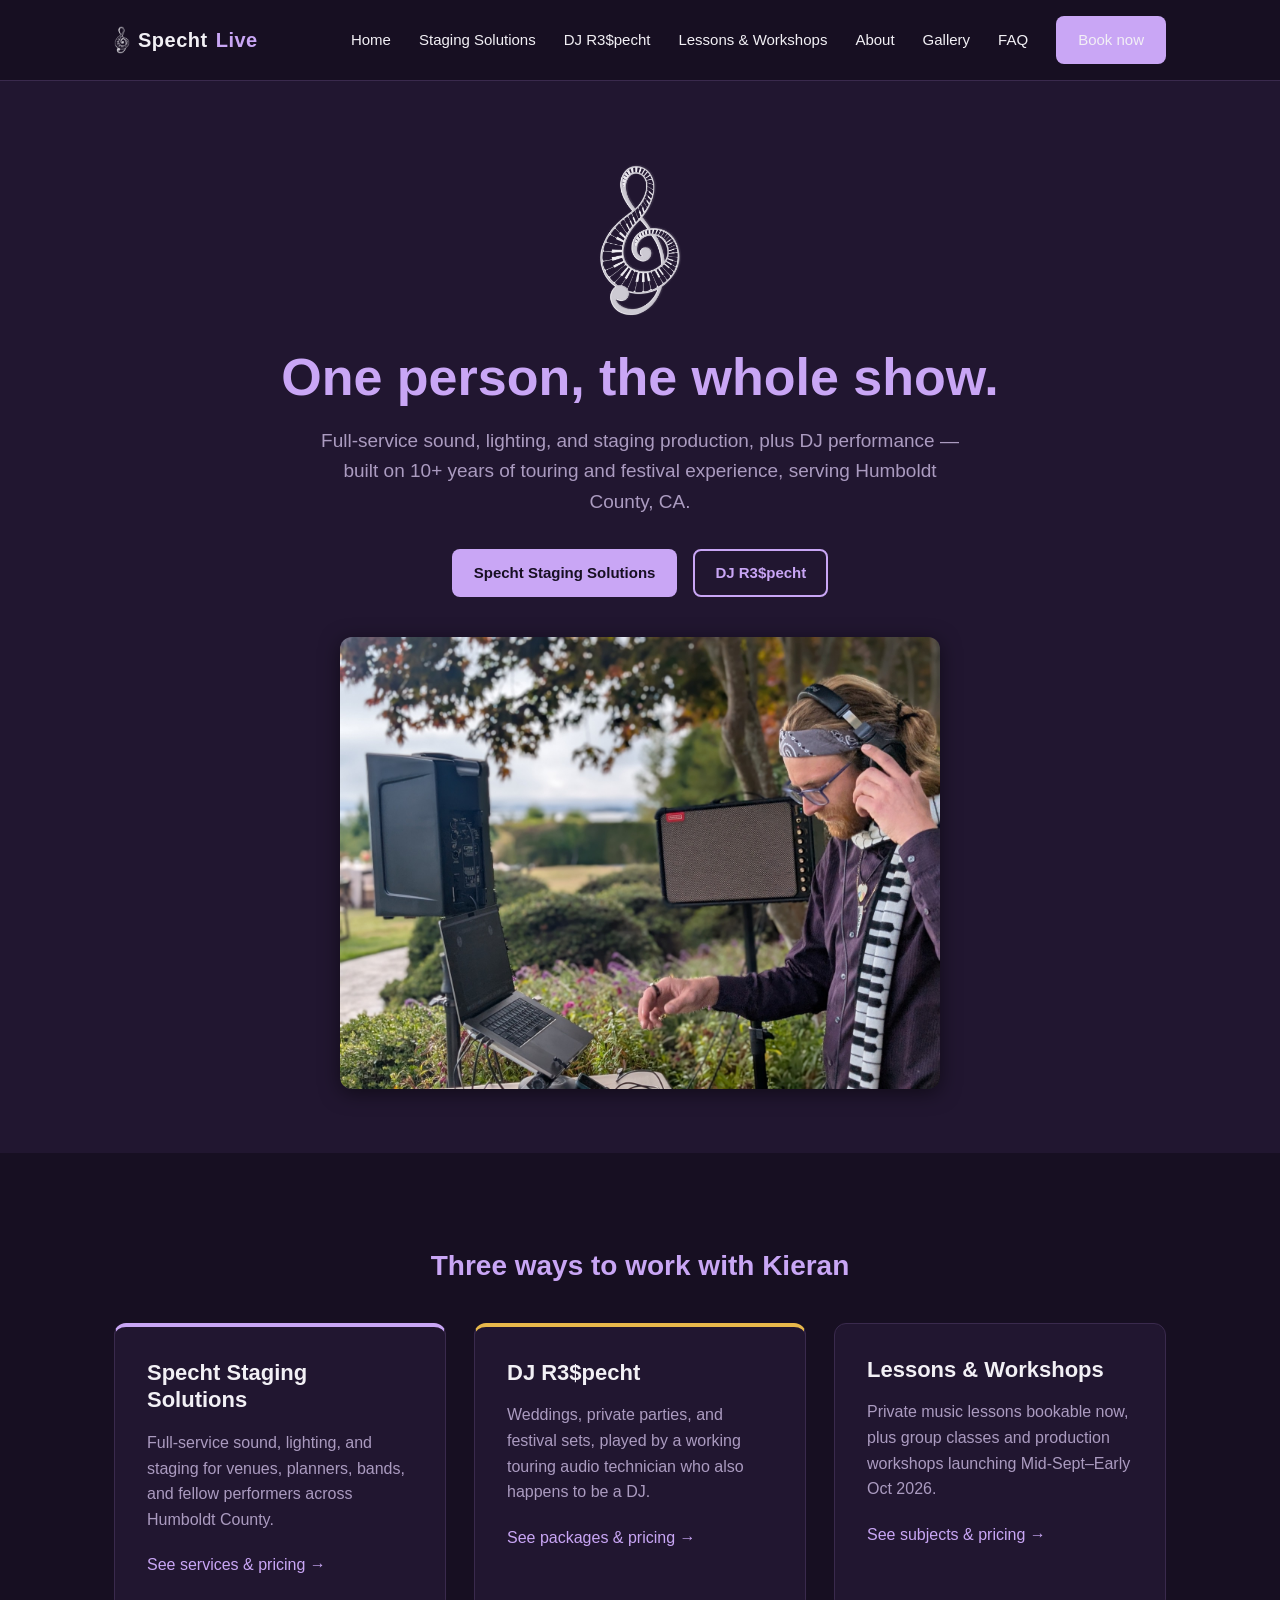
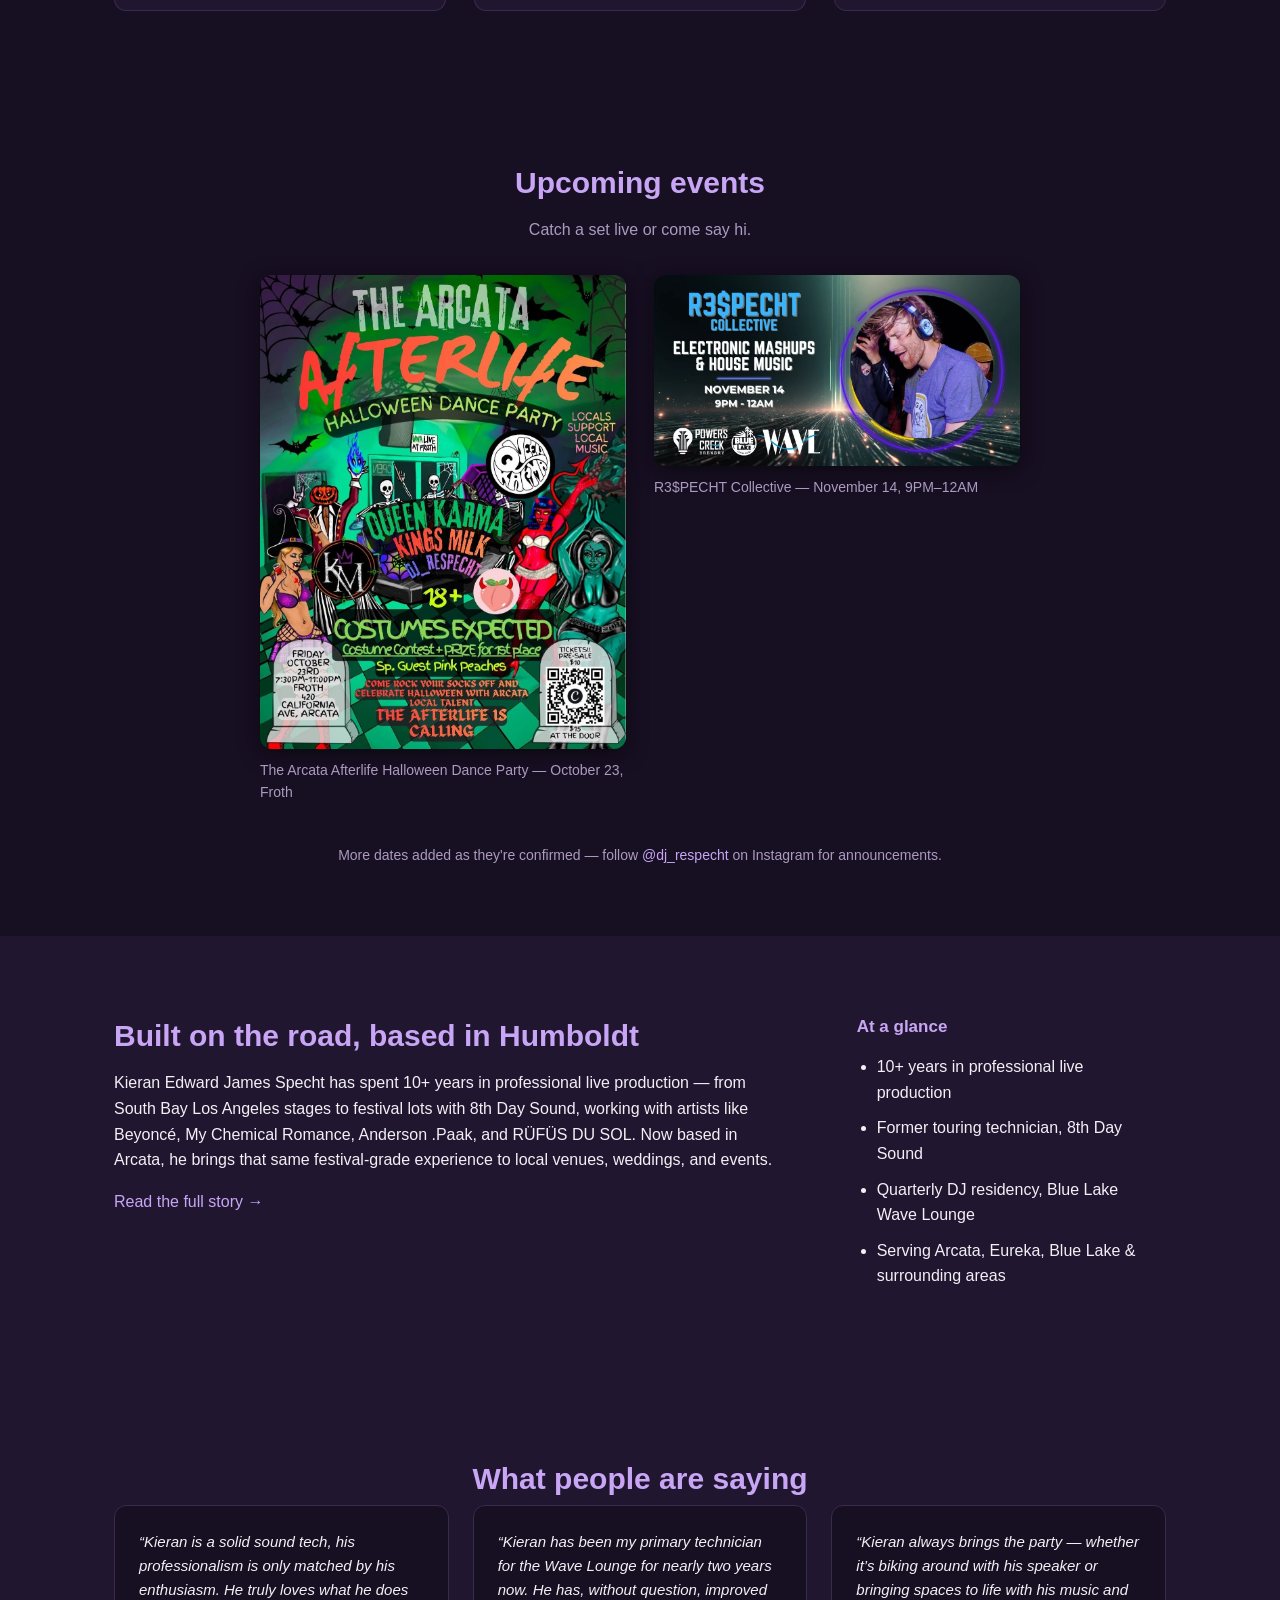
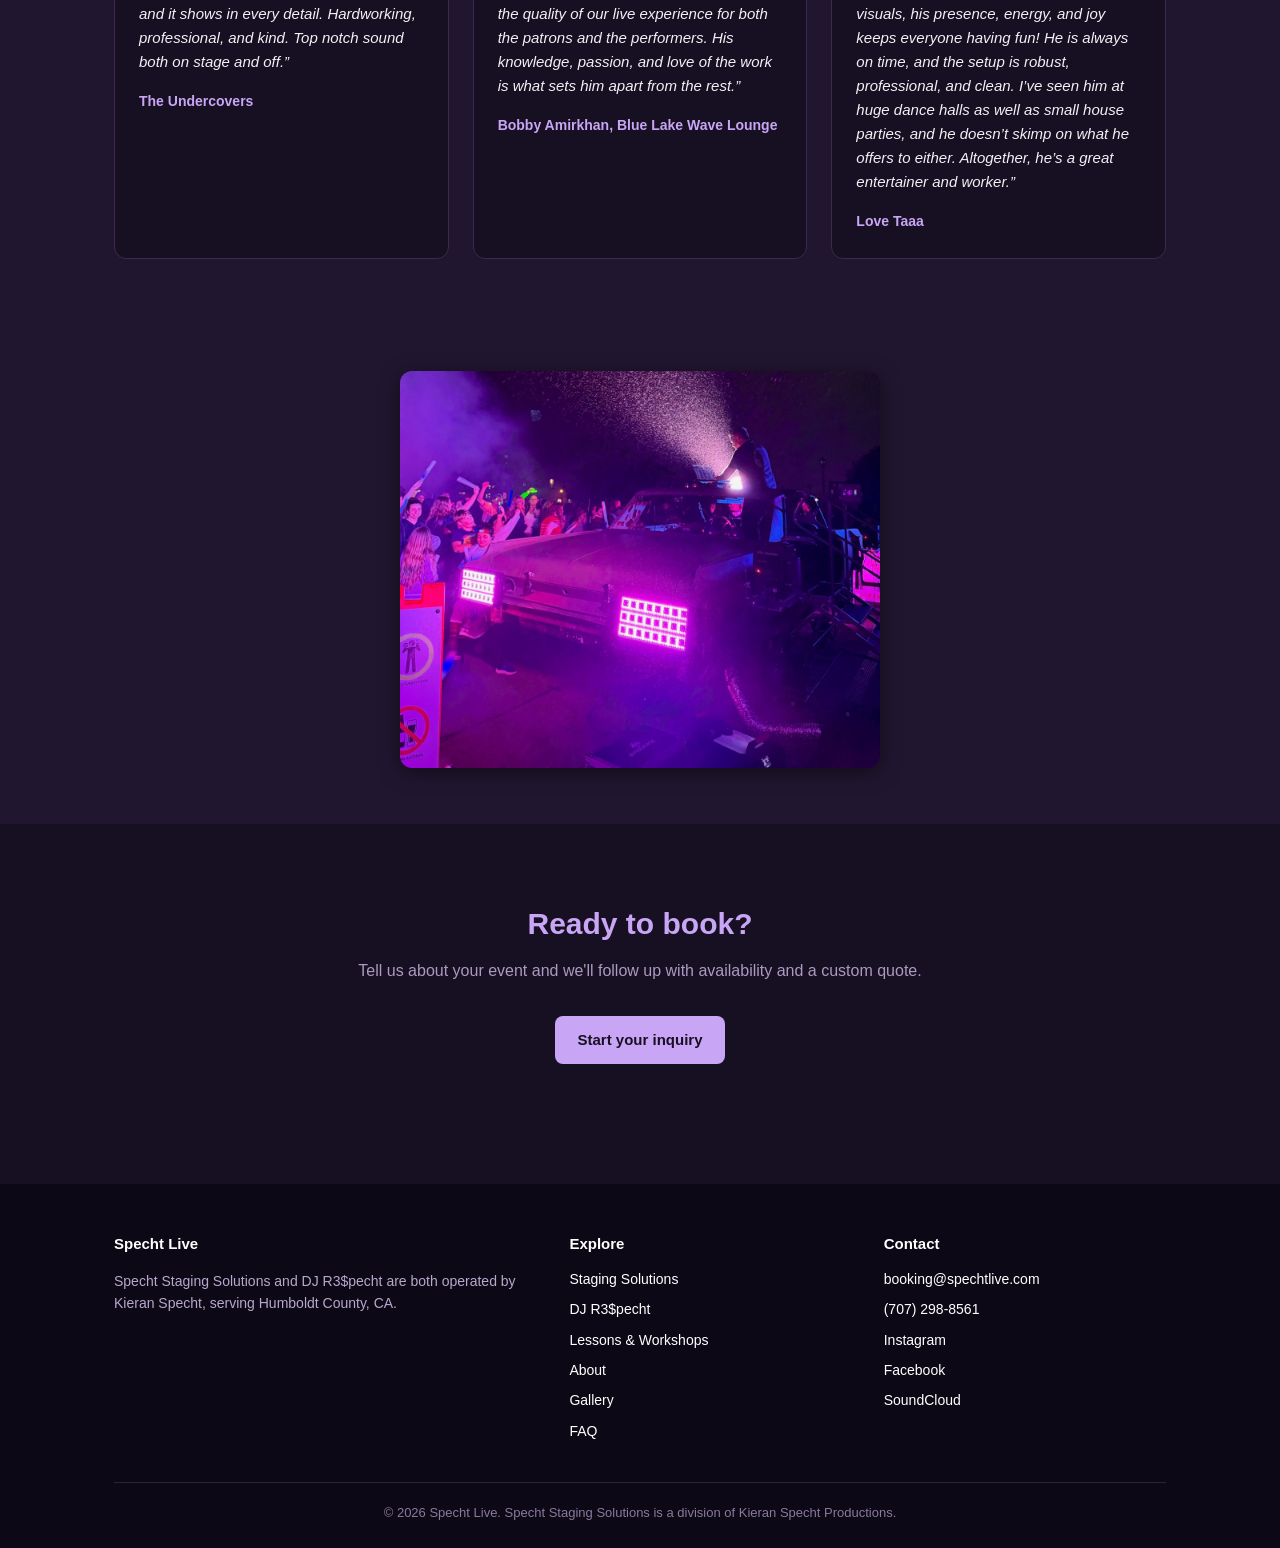
==== index.html @ f373ba96 "Add Nov 14 R3$PECHT Collective to Upcoming, move Roller Derby to Past Shows Roller Derby After Party" ====
<!doctype html>
<html lang="en">
<head>
<meta charset="UTF-8">
<meta name="viewport" content="width=device-width, initial-scale=1.0">
<title>Specht Live — Sound, Lighting, Staging & DJ Services in Humboldt County</title>
<meta name="description" content="Full-service sound, lighting, and staging production plus DJ performance, serving Arcata, Eureka, Blue Lake, and Humboldt County, CA.">
<meta property="og:type" content="website">
<meta property="og:title" content="Specht Live — Sound, Lighting, Staging & DJ Services in Humboldt County">
<meta property="og:description" content="Full-service sound, lighting, and staging production plus DJ performance, serving Arcata, Eureka, Blue Lake, and Humboldt County, CA.">
<meta property="og:image" content="https://spechtlive.com/img/dj-wedding-wide.jpg">
<meta property="og:url" content="https://spechtlive.com/">
<meta name="twitter:card" content="summary_large_image">
<link rel="stylesheet" href="css/style.css">
<link rel="icon" type="image/png" href="img/treble-clef-mark-black.png">
</head>
<body>

<header class="site-header">
  <div class="nav-wrap">
    <a href="index.html" class="logo"><img src="img/treble-clef-mark.png" alt="" class="logo-mark">Specht<span>Live</span></a>
    <button class="nav-toggle" aria-label="Toggle navigation">&#9776;</button>
    <ul class="nav-links">
      <li><a href="index.html">Home</a></li>
      <li><a href="specht-staging-solutions.html">Staging Solutions</a></li>
      <li><a href="dj-respecht.html">DJ R3$pecht</a></li>
      <li><a href="lessons.html">Lessons &amp; Workshops</a></li>
      <li><a href="about.html">About</a></li>
      <li><a href="gallery.html">Gallery</a></li>
      <li><a href="faq.html">FAQ</a></li>
      <li><a href="book.html" class="btn btn-primary">Book now</a></li>
    </ul>
  </div>
</header>

<section class="hero">
  <div class="container">
    <img src="img/treble-clef-mark.png" alt="Specht Live piano-key treble clef mark" style="height:160px; width:auto; margin:0 auto 24px; display:block;">
    <h1>One person, the whole show.</h1>
    <p class="lead">Full-service sound, lighting, and staging production, plus DJ performance — built on 10+ years of touring and festival experience, serving Humboldt County, CA.</p>
    <div class="hero-actions">
      <a href="specht-staging-solutions.html" class="btn btn-primary">Specht Staging Solutions</a>
      <a href="dj-respecht.html" class="btn btn-outline">DJ R3$pecht</a>
    </div>
    <img src="img/dj-scarf-portrait.jpg" alt="Kieran Specht DJing outdoors, wearing his signature piano-key scarf and headphones" class="photo-rounded" style="max-width:600px; margin:40px auto 0;">
  </div>
</section>

<section class="tracks">
  <div class="container">
    <h2>Three ways to work with Kieran</h2>
    <div class="track-grid">
      <div class="track-card staging">
        <h3>Specht Staging Solutions</h3>
        <p>Full-service sound, lighting, and staging for venues, planners, bands, and fellow performers across Humboldt County.</p>
        <a href="specht-staging-solutions.html">See services &amp; pricing &rarr;</a>
      </div>
      <div class="track-card dj">
        <h3>DJ R3$pecht</h3>
        <p>Weddings, private parties, and festival sets, played by a working touring audio technician who also happens to be a DJ.</p>
        <a href="dj-respecht.html">See packages &amp; pricing &rarr;</a>
      </div>
      <div class="track-card">
        <h3>Lessons &amp; Workshops</h3>
        <p>Private music lessons bookable now, plus group classes and production workshops launching Mid-Sept&ndash;Early Oct 2026.</p>
        <a href="lessons.html">See subjects &amp; pricing &rarr;</a>
      </div>
    </div>
  </div>
</section>

<section>
  <div class="container">
    <h2 class="section-title" style="text-align:center;">Upcoming events</h2>
    <p class="section-sub" style="text-align:center;">Catch a set live or come say hi.</p>
    <div class="gallery-grid" style="max-width:760px; margin-left:auto; margin-right:auto;">
      <figure>
        <img src="img/flyer-arcata-afterlife-halloween.jpg" alt="The Arcata Afterlife Halloween Dance Party, Friday October 23rd, Queen Karma, Kings Milk, DJ_Respecht, Froth, 420 California Ave Arcata, 18+" class="photo-rounded">
        <figcaption>The Arcata Afterlife Halloween Dance Party &mdash; October 23, Froth</figcaption>
      </figure>
      <figure>
        <img src="img/flyer-respecht-collective-nov14.jpg" alt="R3$PECHT Collective, Electronic Mashups and House Music, November 14, 9PM to 12AM, with Powers Creek Brewery, Blue Lake Casino Hotel and WAVE logos" class="photo-rounded">
        <figcaption>R3$PECHT Collective &mdash; November 14, 9PM&ndash;12AM</figcaption>
      </figure>
    </div>
    <p style="text-align:center; margin-top:28px; color:var(--muted); font-size:14px;">More dates added as they're confirmed &mdash; follow <a href="https://www.instagram.com/dj_respecht/" target="_blank" rel="noopener">@dj_respecht</a> on Instagram for announcements.</p>
  </div>
</section>

<section class="alt">
  <div class="container two-col">
    <div>
      <h2 class="section-title">Built on the road, based in Humboldt</h2>
      <p>Kieran Edward James Specht has spent 10+ years in professional live production — from South Bay Los Angeles stages to festival lots with 8th Day Sound, working with artists like Beyoncé, My Chemical Romance, Anderson .Paak, and RÜFÜS DU SOL. Now based in Arcata, he brings that same festival-grade experience to local venues, weddings, and events.</p>
      <a href="about.html">Read the full story &rarr;</a>
    </div>
    <div class="sidebar-box">
      <h3>At a glance</h3>
      <ul>
        <li>10+ years in professional live production</li>
        <li>Former touring technician, 8th Day Sound</li>
        <li>Quarterly DJ residency, Blue Lake Wave Lounge</li>
        <li>Serving Arcata, Eureka, Blue Lake &amp; surrounding areas</li>
      </ul>
    </div>
  </div>
</section>

<section class="alt">
  <div class="container">
    <h2 class="section-title" style="text-align:center;">What people are saying</h2>
    <div class="testimonial-grid">
      <blockquote class="testimonial-card">
        <p>&ldquo;Kieran is a solid sound tech, his professionalism is only matched by his enthusiasm. He truly loves what he does and it shows in every detail. Hardworking, professional, and kind. Top notch sound both on stage and off.&rdquo;</p>
        <cite>The Undercovers</cite>
      </blockquote>
      <blockquote class="testimonial-card">
        <p>&ldquo;Kieran has been my primary technician for the Wave Lounge for nearly two years now. He has, without question, improved the quality of our live experience for both the patrons and the performers. His knowledge, passion, and love of the work is what sets him apart from the rest.&rdquo;</p>
        <cite>Bobby Amirkhan, Blue Lake Wave Lounge</cite>
      </blockquote>
      <blockquote class="testimonial-card">
        <p>&ldquo;Kieran always brings the party &mdash; whether it&rsquo;s biking around with his speaker or bringing spaces to life with his music and visuals, his presence, energy, and joy keeps everyone having fun! He is always on time, and the setup is robust, professional, and clean. I&rsquo;ve seen him at huge dance halls as well as small house parties, and he doesn&rsquo;t skimp on what he offers to either. Altogether, he&rsquo;s a great entertainer and worker.&rdquo;</p>
        <cite>Love Taaa</cite>
      </blockquote>
    </div>
  </div>
</section>

<section class="alt" style="text-align:center;">
  <div class="container">
    <img src="img/rad-shot-wide.jpg" alt="Kieran Specht running a DJ set from atop a light-rigged car in the rain, purple stage lighting over the crowd" class="photo-rounded" style="max-width:480px; margin:0 auto;">
  </div>
</section>

<section>
  <div class="container" style="text-align:center;">
    <h2 class="section-title">Ready to book?</h2>
    <p class="section-sub">Tell us about your event and we'll follow up with availability and a custom quote.</p>
    <a href="book.html" class="btn btn-primary">Start your inquiry</a>
  </div>
</section>

<footer class="site-footer">
  <div class="container">
    <div class="footer-grid">
      <div>
        <h4>Specht Live</h4>
        <p style="font-size:14px; color:#b8a8cc;">Specht Staging Solutions and DJ R3$pecht are both operated by Kieran Specht, serving Humboldt County, CA.</p>
      </div>
      <div>
        <h4>Explore</h4>
        <ul>
          <li><a href="specht-staging-solutions.html">Staging Solutions</a></li>
          <li><a href="dj-respecht.html">DJ R3$pecht</a></li>
          <li><a href="lessons.html">Lessons &amp; Workshops</a></li>
          <li><a href="about.html">About</a></li>
          <li><a href="gallery.html">Gallery</a></li>
          <li><a href="faq.html">FAQ</a></li>
        </ul>
      </div>
      <div>
        <h4>Contact</h4>
        <ul>
          <li><a href="mailto:booking@spechtlive.com">booking@spechtlive.com</a></li>
          <li><a href="tel:+17072988561">(707) 298-8561</a></li>
          <li><a href="https://www.instagram.com/dj_respecht/" target="_blank" rel="noopener">Instagram</a></li>
          <li><a href="https://www.facebook.com/katbff" target="_blank" rel="noopener">Facebook</a></li>
          <li><a href="https://soundcloud.com/spechtlive" target="_blank" rel="noopener">SoundCloud</a></li>
        </ul>
      </div>
    </div>
    <div class="footer-bottom">&copy; 2026 Specht Live. Specht Staging Solutions is a division of Kieran Specht Productions.</div>
  </div>
</footer>

<script src="js/main.js"></script>
</body>
</html>
---- css/style.css ----
:root {
  --navy: #C9A6F5;
  --navy-dark: #a879e0;
  --teal: #C9A6F5;
  --rust: #E8B84B;
  --ink: #f2f0f5;
  --muted: #ab9bc0;
  --bg: #170f22;
  --bg-alt: #211630;
  --border: #3a2a4d;
  --radius: 8px;
}

* { box-sizing: border-box; }
html { scroll-behavior: smooth; }
body {
  margin: 0;
  font-family: -apple-system, BlinkMacSystemFont, "Segoe UI", Helvetica, Arial, sans-serif;
  color: var(--ink);
  background: var(--bg);
  line-height: 1.6;
}
img { max-width: 100%; display: block; }
a { color: var(--teal); text-decoration: none; }
a:hover { text-decoration: underline; }
h1, h2, h3 { line-height: 1.25; }

.container { max-width: 1100px; margin: 0 auto; padding: 0 24px; }

/* Header */
.site-header {
  position: sticky; top: 0; z-index: 100;
  background: var(--bg);
  border-bottom: 1px solid var(--border);
}
.nav-wrap {
  display: flex; align-items: center; justify-content: space-between;
  padding: 16px 24px; max-width: 1100px; margin: 0 auto;
}
.logo { display: inline-flex; align-items: center; gap: 8px; font-size: 20px; font-weight: 700; color: var(--ink); letter-spacing: 0.5px; }
.logo span { color: var(--navy); }
.logo-mark { height: 28px; width: auto; flex-shrink: 0; }
.nav-links { display: flex; align-items: center; gap: 28px; list-style: none; margin: 0; padding: 0; }
.nav-links a { color: var(--ink); font-weight: 500; font-size: 15px; }
.nav-links a:hover { color: var(--navy); text-decoration: none; }

.btn {
  display: inline-block; padding: 10px 20px; border-radius: var(--radius);
  font-weight: 600; font-size: 15px; border: 2px solid transparent; cursor: pointer;
}
.btn:hover { text-decoration: none; }
.btn-primary { background: var(--navy); color: #170f22; }
.btn-primary:hover { background: var(--navy-dark); }
.btn-outline { background: transparent; border-color: currentColor; color: var(--navy); }
.nav-toggle { display: none; background: none; border: none; font-size: 26px; cursor: pointer; color: var(--navy); }

@media (max-width: 800px) {
  .nav-links {
    position: fixed; top: 64px; left: 0; right: 0; background: var(--bg);
    flex-direction: column; align-items: flex-start; padding: 20px 24px; gap: 18px;
    border-bottom: 1px solid var(--border); transform: translateY(-150%); transition: transform 0.25s ease;
  }
  .nav-links.open { transform: translateY(0); }
  .nav-toggle { display: block; }
}

/* Hero */
.hero { padding: 80px 0 64px; text-align: center; background: var(--bg-alt); }
.hero h1 { font-size: clamp(32px, 5vw, 52px); margin: 0 0 16px; color: var(--navy); }
.hero p.lead { font-size: 19px; color: var(--muted); max-width: 640px; margin: 0 auto 32px; }
.hero-actions { display: flex; gap: 16px; justify-content: center; flex-wrap: wrap; }

/* Track fork cards */
.tracks { padding: 72px 0; }
.tracks h2 { text-align: center; font-size: 28px; margin-bottom: 40px; color: var(--navy); }
.track-grid { display: grid; grid-template-columns: repeat(3, 1fr); gap: 28px; }
@media (max-width: 900px) { .track-grid { grid-template-columns: 1fr 1fr; } }
@media (max-width: 760px) { .track-grid { grid-template-columns: 1fr; } }
.track-card { background: var(--bg-alt); border: 1px solid var(--border); border-radius: 12px; padding: 32px; }
.track-card.staging { border-top: 4px solid var(--navy); }
.track-card.dj { border-top: 4px solid var(--rust); }
.track-card h3 { font-size: 22px; margin: 0 0 12px; color: var(--ink); }
.track-card p { color: var(--muted); margin-bottom: 20px; }

/* Generic sections */
section { padding: 56px 0; }
section.alt { background: var(--bg-alt); }
h2.section-title { font-size: 30px; color: var(--navy); margin-bottom: 8px; }
p.section-sub { color: var(--muted); margin-bottom: 32px; }

/* Pricing tables */
.pricing-table { width: 100%; border-collapse: collapse; margin: 24px 0 40px; font-size: 15px; }
.pricing-table th, .pricing-table td { text-align: left; padding: 12px 14px; border: 1px solid var(--border); }
.pricing-table th { background: var(--navy); color: #170f22; font-weight: 600; }
.pricing-table tr:nth-child(even) td { background: var(--bg-alt); }
.pricing-note { font-size: 14px; color: var(--muted); font-style: italic; margin-top: -20px; margin-bottom: 32px; }

/* Credentials / sidebar list */
.sidebar-box { background: var(--bg-alt); border-radius: 12px; padding: 24px 28px; }
.sidebar-box h3 { margin-top: 0; color: var(--navy); font-size: 17px; }
.sidebar-box ul { padding-left: 20px; margin: 0; }
.sidebar-box li { margin-bottom: 10px; }

.two-col { display: grid; grid-template-columns: 2fr 1fr; gap: 40px; align-items: start; }
@media (max-width: 800px) { .two-col { grid-template-columns: 1fr; } }

/* FAQ */
.faq-group h3 { color: var(--navy); font-size: 20px; margin: 40px 0 16px; }
.faq-group:first-child h3 { margin-top: 0; }
.faq-item { border-bottom: 1px solid var(--border); padding: 18px 0; }
.faq-item dt { font-weight: 600; margin-bottom: 8px; color: var(--ink); }
.faq-item dd { margin: 0; color: var(--muted); }

/* Forms */
form.booking-form { display: grid; gap: 20px; max-width: 640px; }
.form-row { display: grid; gap: 6px; }
.form-row label { font-weight: 600; font-size: 14px; }
.form-row input, .form-row select, .form-row textarea {
  padding: 10px 12px; border: 1px solid var(--border); border-radius: var(--radius); font-size: 15px; font-family: inherit;
  background: var(--bg-alt); color: var(--ink);
}
.form-row select option { background: var(--bg-alt); color: var(--ink); }
.checkbox-group { display: flex; flex-wrap: wrap; gap: 16px; }
.checkbox-group label { display: flex; align-items: center; gap: 6px; font-weight: 400; font-size: 14px; }
.form-note { font-size: 13px; color: var(--muted); }
.hidden { display: none; }

/* Photos */
.photo-rounded { border-radius: 12px; width: 100%; display: block; box-shadow: 0 4px 20px rgba(0,0,0,0.5); }
.gallery-grid { display: grid; grid-template-columns: repeat(auto-fit, minmax(260px, 1fr)); gap: 28px; margin: 8px 0 40px; }
.gallery-grid figure { margin: 0; }
.gallery-grid figcaption { font-size: 14px; color: var(--muted); margin-top: 10px; }

/* Subject / topic list */
.subject-grid { display: grid; grid-template-columns: repeat(auto-fill, minmax(200px, 1fr)); gap: 10px 16px; list-style: none; padding: 0; margin: 16px 0 32px; }
.subject-grid li { padding: 10px 14px; background: var(--bg-alt); border: 1px solid var(--border); border-radius: 8px; font-size: 14px; color: var(--ink); }

/* Testimonials */
.testimonial-grid { display: grid; grid-template-columns: repeat(3, 1fr); gap: 24px; margin-top: 8px; }
@media (max-width: 800px) { .testimonial-grid { grid-template-columns: 1fr; } }
.testimonial-card { background: var(--bg); border: 1px solid var(--border); border-radius: 12px; padding: 24px; margin: 0; }
.testimonial-card p { color: var(--ink); font-size: 15px; font-style: italic; margin: 0 0 14px; }
.testimonial-card cite { color: var(--navy); font-style: normal; font-weight: 600; font-size: 14px; }

/* Callout */
.callout { background: #2e2418; border: 1px solid #6b5530; border-radius: var(--radius); padding: 16px 20px; font-size: 14px; margin: 24px 0; color: var(--ink); }

/* Footer */
.site-footer { background: #0d0815; color: #b8a8cc; padding: 48px 0 24px; margin-top: 64px; }
.site-footer a { color: #fff; }
.footer-grid { display: grid; grid-template-columns: 1.5fr 1fr 1fr; gap: 32px; margin-bottom: 32px; }
@media (max-width: 700px) { .footer-grid { grid-template-columns: 1fr; } }
.footer-grid h4 { color: #fff; font-size: 15px; margin: 0 0 12px; }
.footer-grid ul { list-style: none; padding: 0; margin: 0; }
.footer-grid li { margin-bottom: 8px; font-size: 14px; }
.footer-bottom { border-top: 1px solid rgba(255,255,255,0.12); padding-top: 20px; font-size: 13px; color: #8a7a9e; text-align: center; }
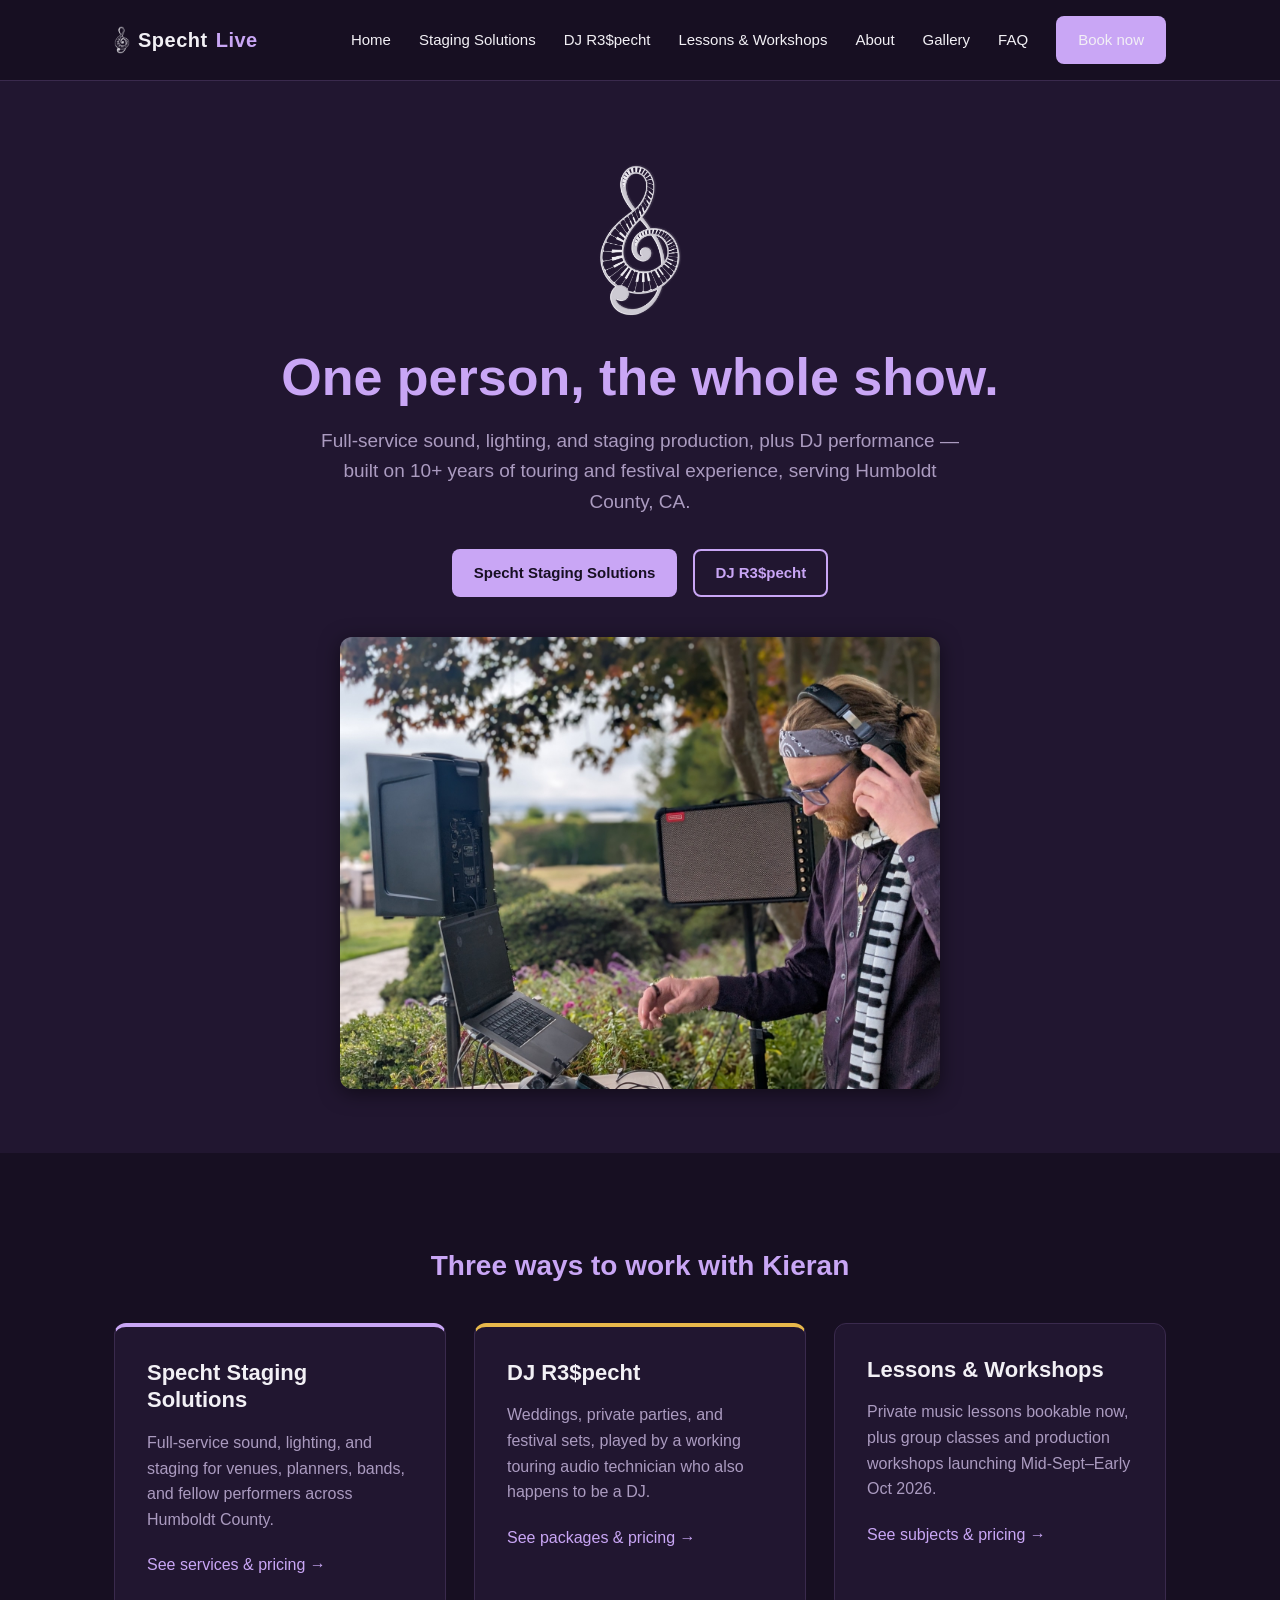
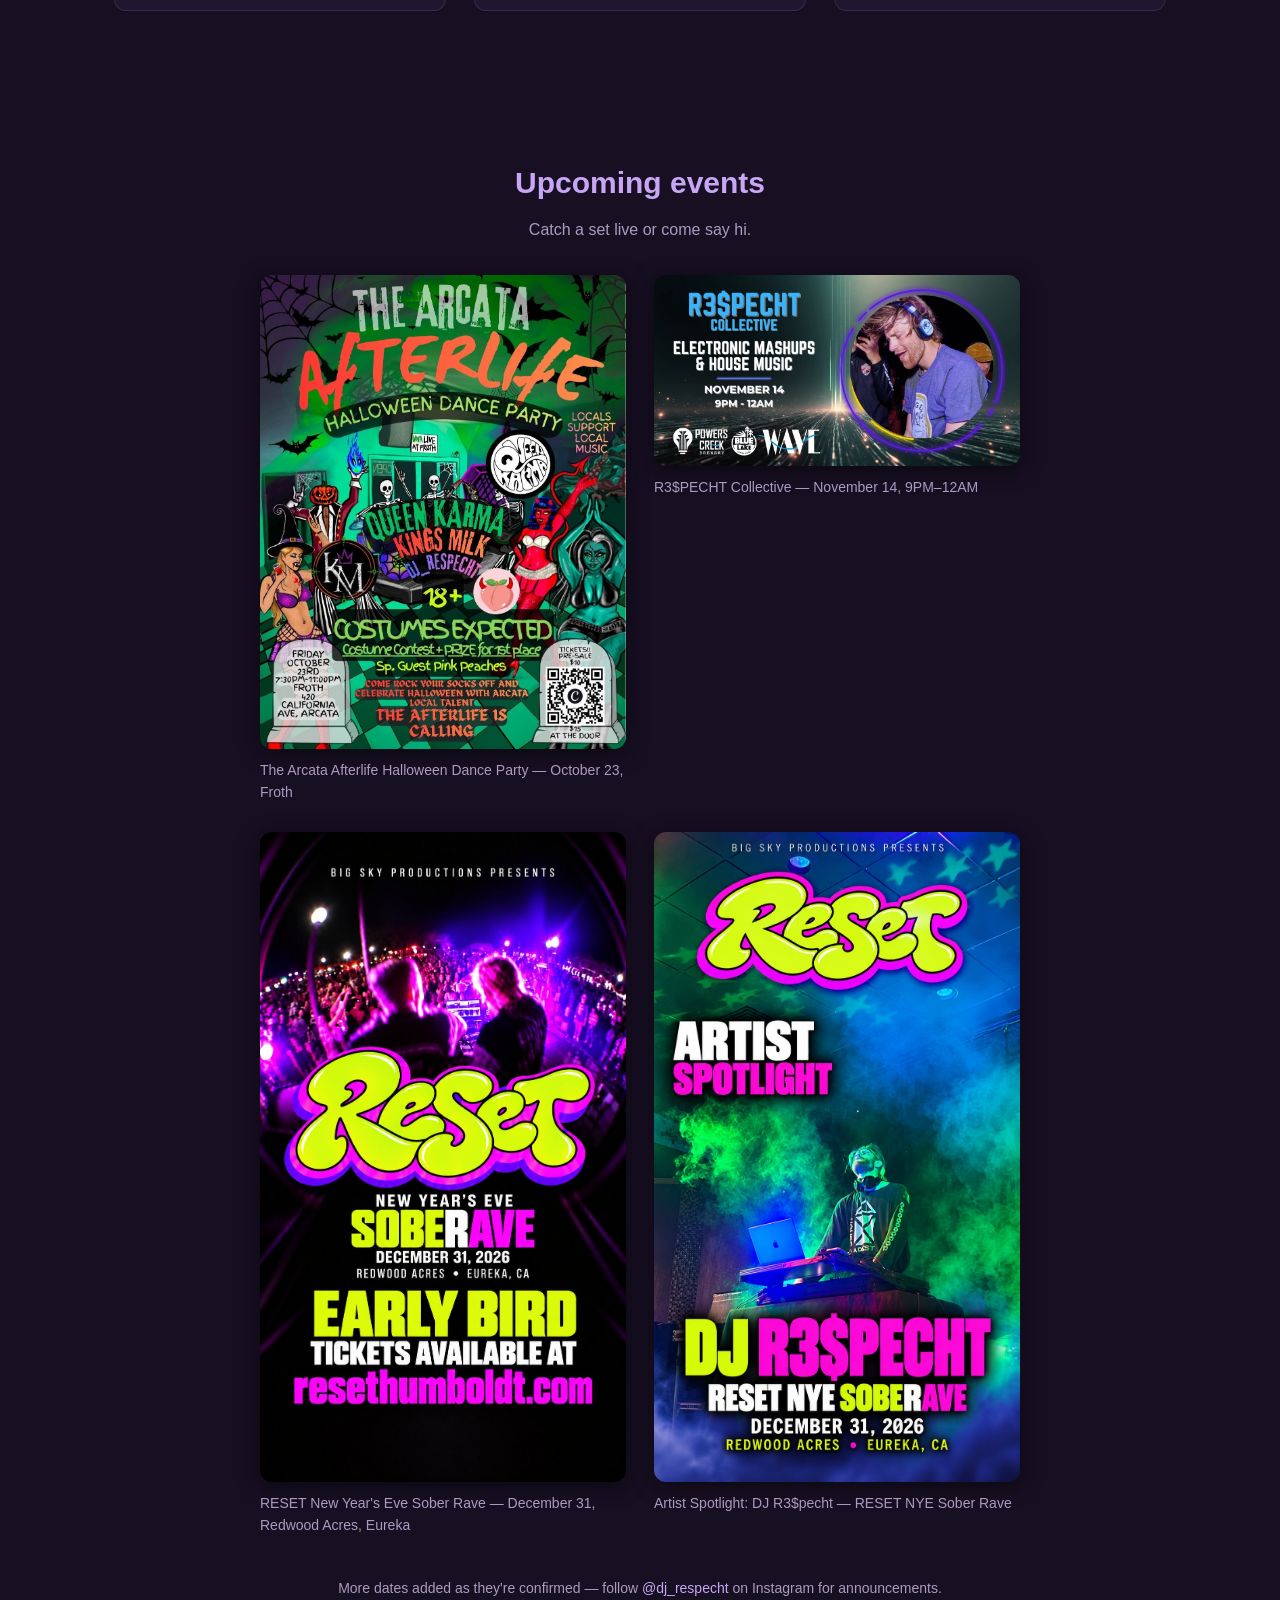
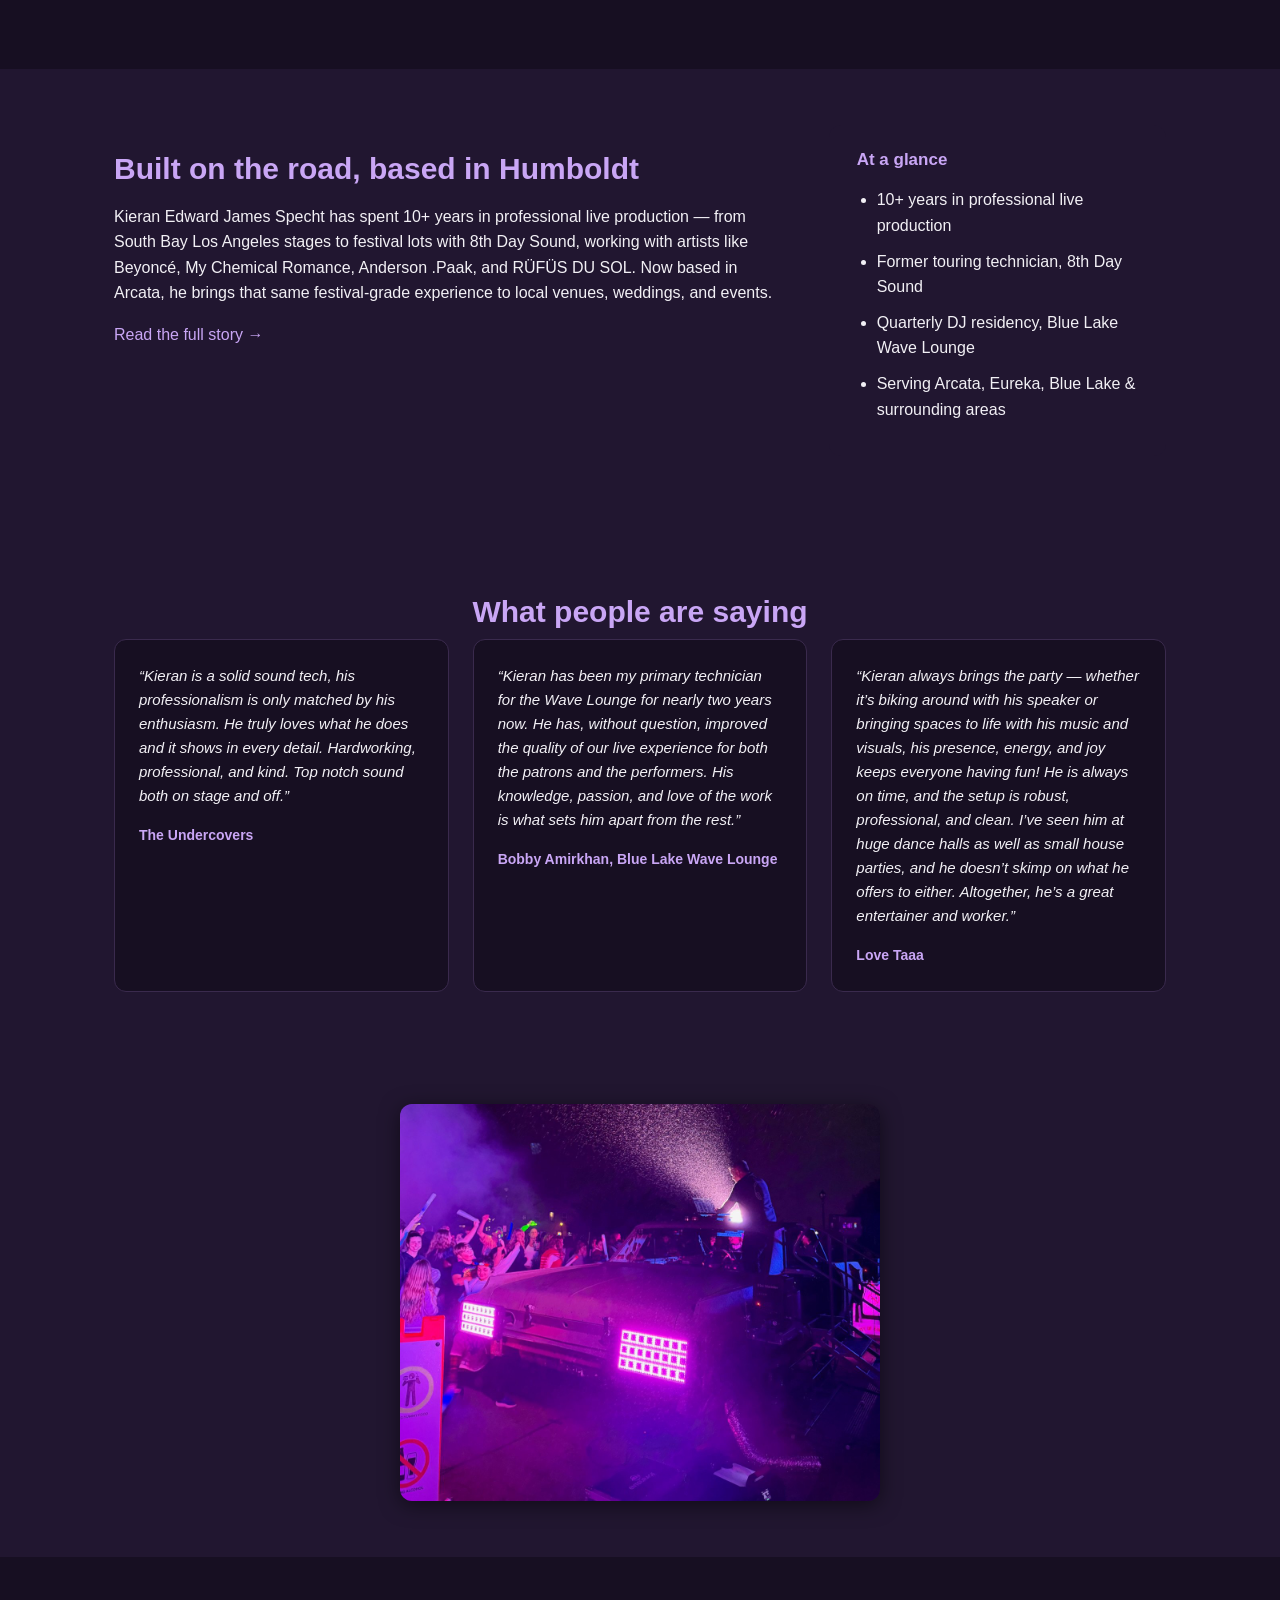
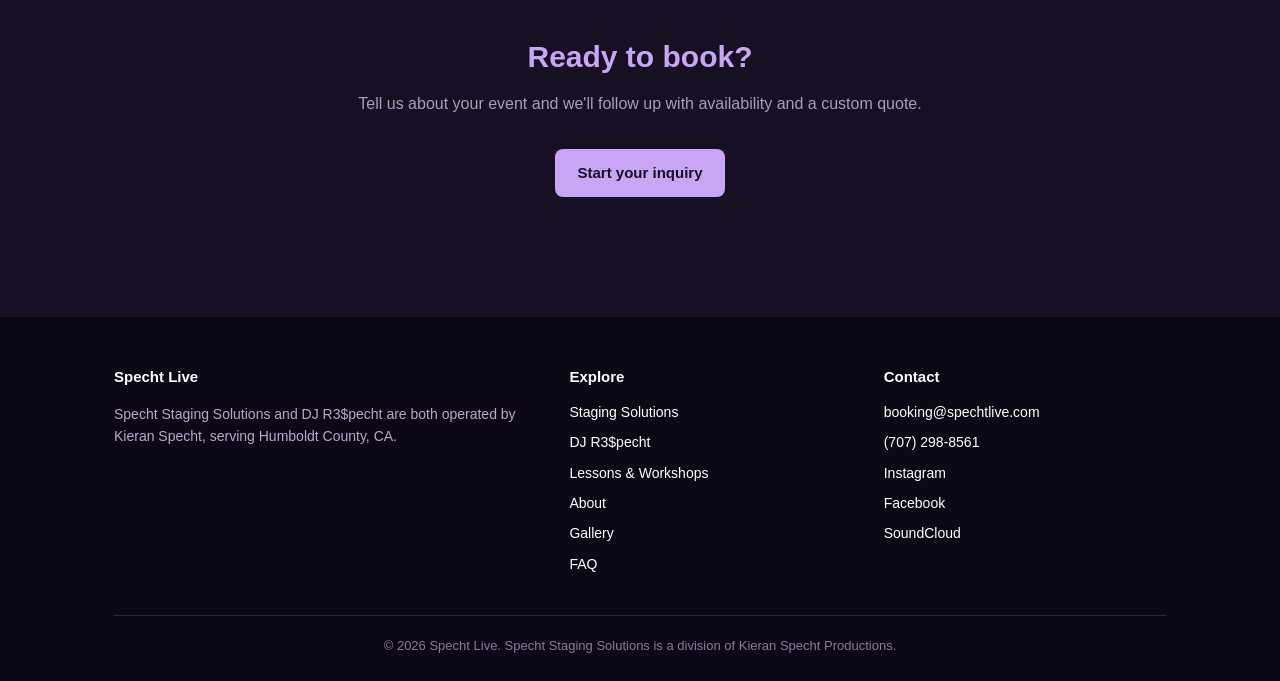
==== commit eb9340c3: "Remove false insurance claim, add RESET NYE posters to Upcoming Events The FAQ stated all gear was c" ====
--- a/index.html
+++ b/index.html
@@ -81,6 +81,14 @@
       <figure>
         <img src="img/flyer-respecht-collective-nov14.jpg" alt="R3$PECHT Collective, Electronic Mashups and House Music, November 14, 9PM to 12AM, with Powers Creek Brewery, Blue Lake Casino Hotel and WAVE logos" class="photo-rounded">
         <figcaption>R3$PECHT Collective &mdash; November 14, 9PM&ndash;12AM</figcaption>
+      </figure>
+      <figure>
+        <img src="img/flyer-reset-nye-earlybird.jpg" alt="RESET New Year's Eve Sober Rave presented by Big Sky Productions, December 31, 2026, Redwood Acres, Eureka CA, early bird tickets available at resethumboldt.com" class="photo-rounded">
+        <figcaption>RESET New Year's Eve Sober Rave &mdash; December 31, Redwood Acres, Eureka</figcaption>
+      </figure>
+      <figure>
+        <img src="img/flyer-reset-nye-artist-spotlight.jpg" alt="RESET artist spotlight: DJ R3$PECHT, RESET NYE Sober Rave, December 31, 2026, Redwood Acres, Eureka CA" class="photo-rounded">
+        <figcaption>Artist Spotlight: DJ R3$pecht &mdash; RESET NYE Sober Rave</figcaption>
       </figure>
     </div>
     <p style="text-align:center; margin-top:28px; color:var(--muted); font-size:14px;">More dates added as they're confirmed &mdash; follow <a href="https://www.instagram.com/dj_respecht/" target="_blank" rel="noopener">@dj_respecht</a> on Instagram for announcements.</p>
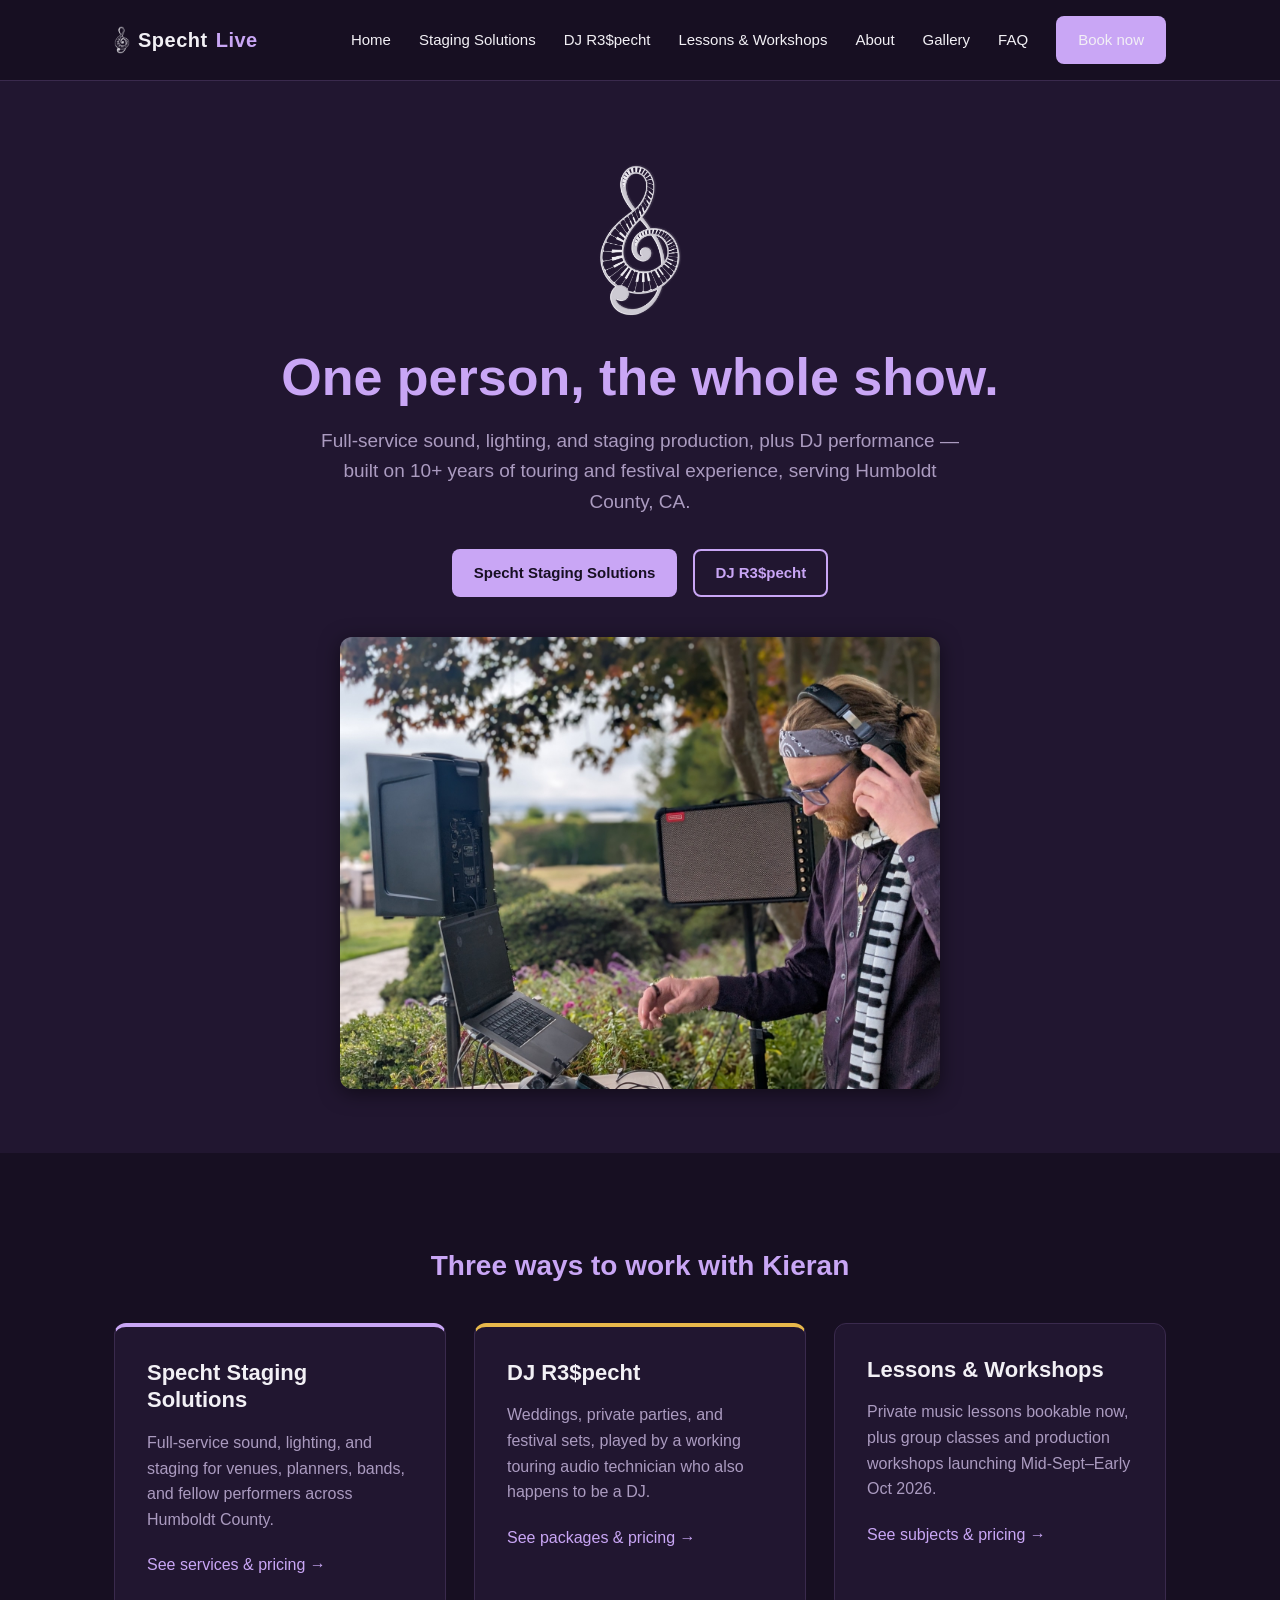
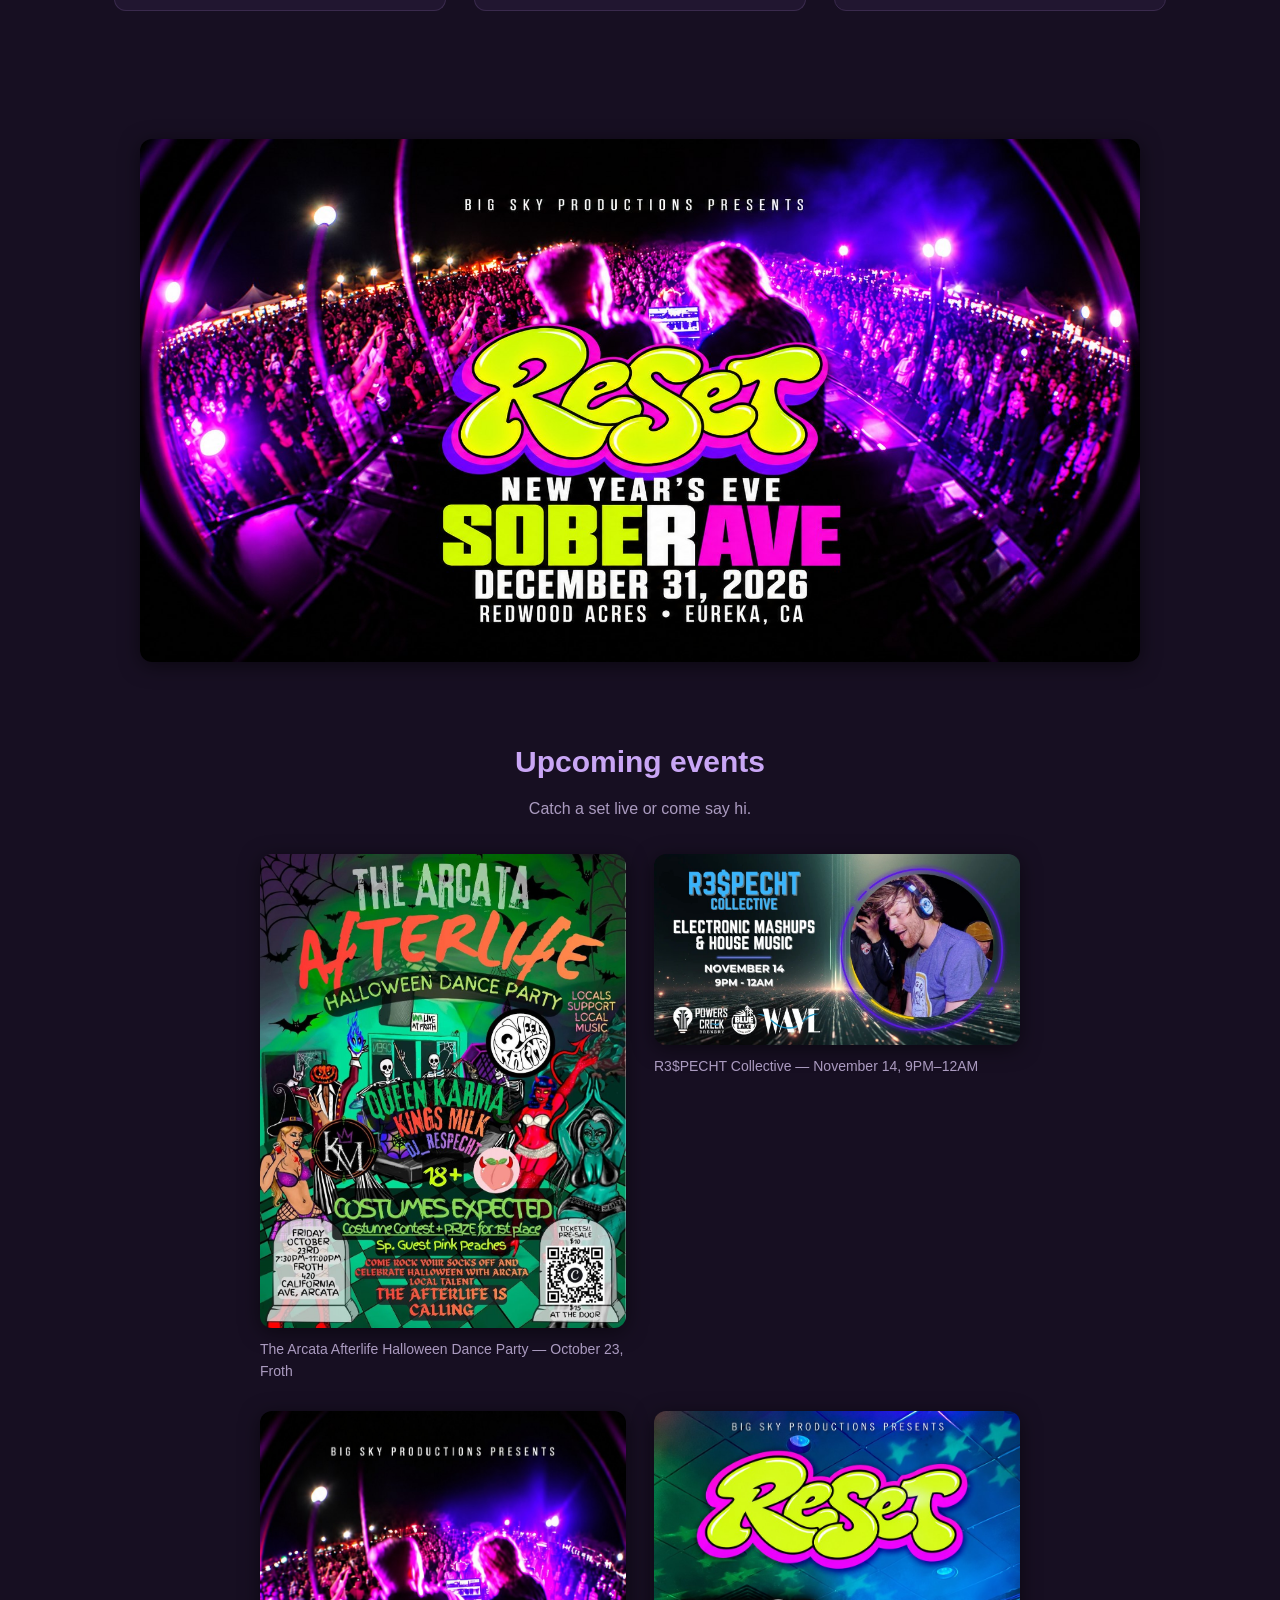
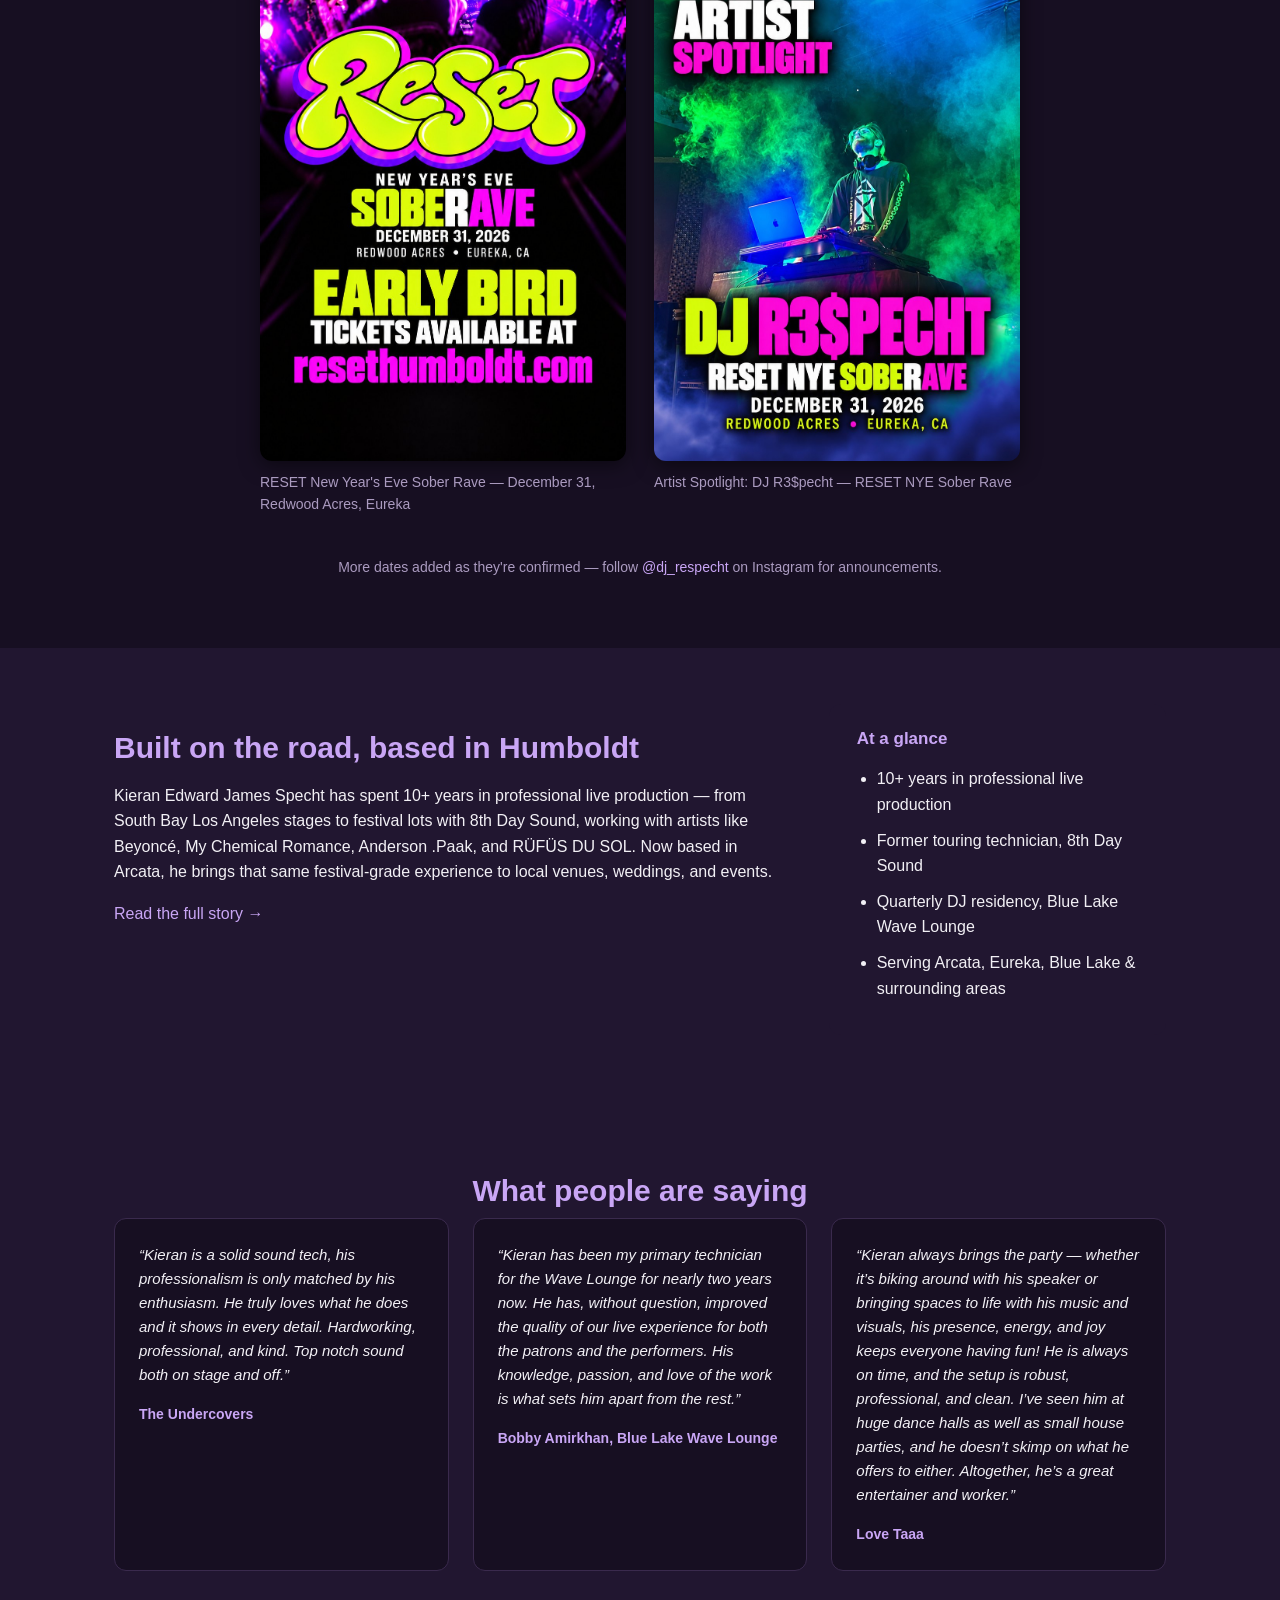
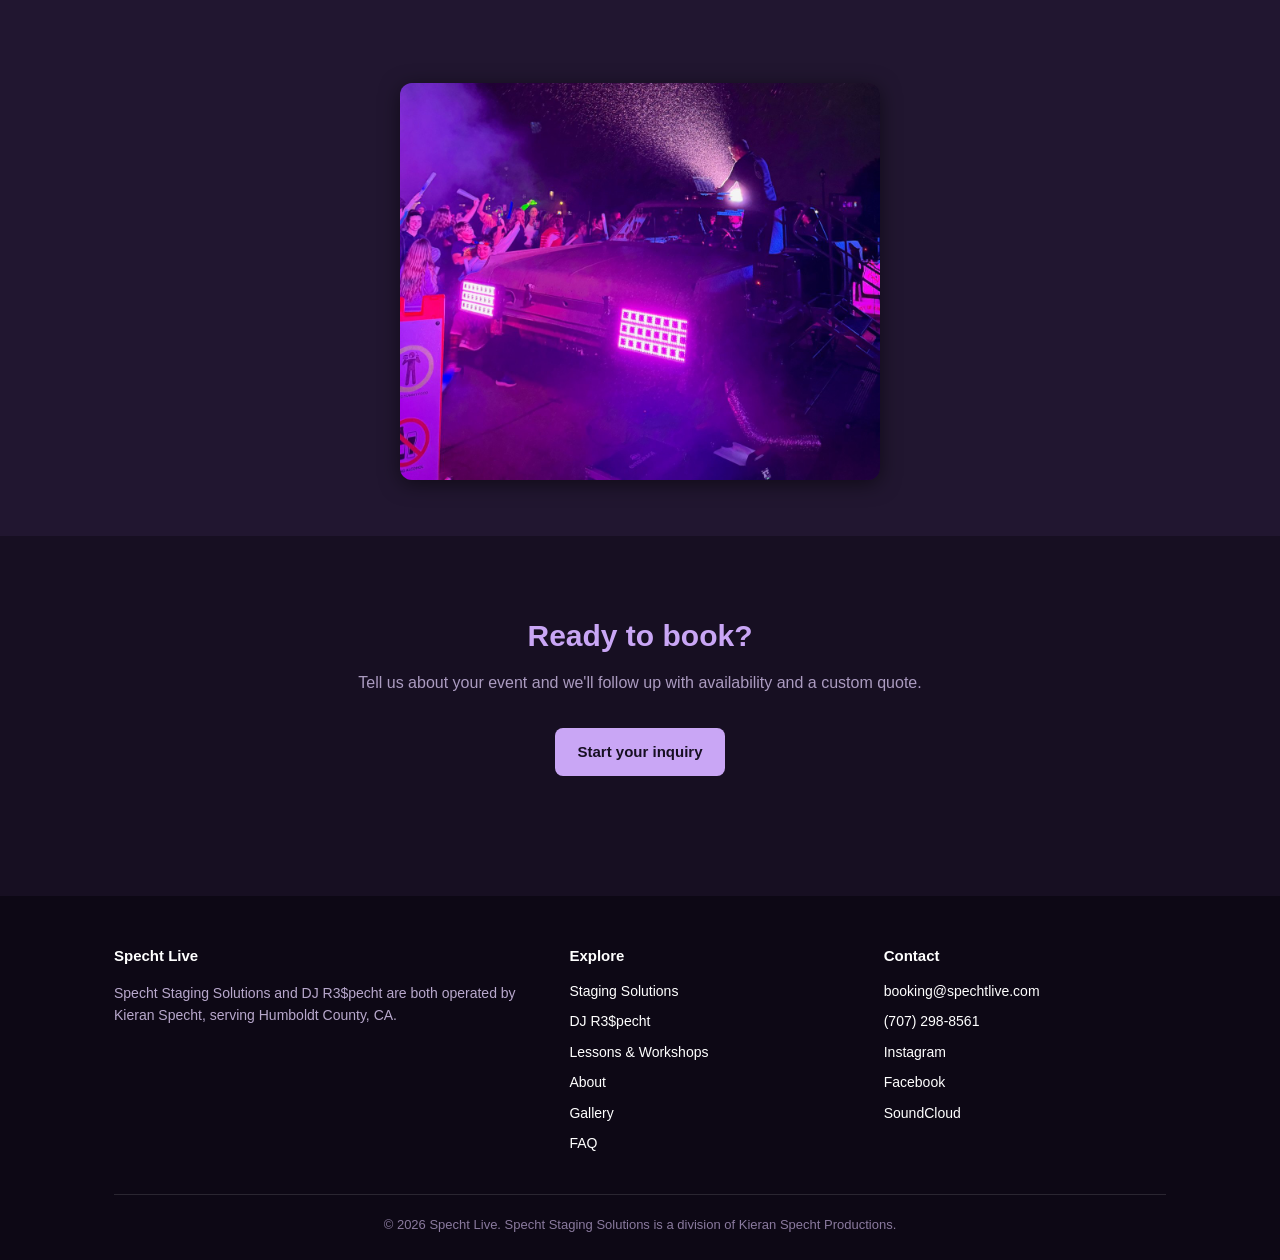
==== commit 4369c5bb: "Add RESET NYE banner strip and ticket links to homepage Wide RESET banner sits as a promo strip abov" ====
--- a/index.html
+++ b/index.html
@@ -69,6 +69,12 @@
   </div>
 </section>
 
+<section style="padding-bottom:0;">
+  <div class="container">
+    <a href="https://resethumboldt.com" target="_blank" rel="noopener"><img src="img/banner-reset-nye.jpg" alt="RESET New Year's Eve Sober Rave presented by Big Sky Productions, December 31, 2026, Redwood Acres, Eureka CA" class="photo-rounded" style="max-width:1000px; margin:0 auto;"></a>
+  </div>
+</section>
+
 <section>
   <div class="container">
     <h2 class="section-title" style="text-align:center;">Upcoming events</h2>
@@ -83,11 +89,11 @@
         <figcaption>R3$PECHT Collective &mdash; November 14, 9PM&ndash;12AM</figcaption>
       </figure>
       <figure>
-        <img src="img/flyer-reset-nye-earlybird.jpg" alt="RESET New Year's Eve Sober Rave presented by Big Sky Productions, December 31, 2026, Redwood Acres, Eureka CA, early bird tickets available at resethumboldt.com" class="photo-rounded">
+        <a href="https://resethumboldt.com" target="_blank" rel="noopener"><img src="img/flyer-reset-nye-earlybird.jpg" alt="RESET New Year's Eve Sober Rave presented by Big Sky Productions, December 31, 2026, Redwood Acres, Eureka CA, early bird tickets available at resethumboldt.com" class="photo-rounded"></a>
         <figcaption>RESET New Year's Eve Sober Rave &mdash; December 31, Redwood Acres, Eureka</figcaption>
       </figure>
       <figure>
-        <img src="img/flyer-reset-nye-artist-spotlight.jpg" alt="RESET artist spotlight: DJ R3$PECHT, RESET NYE Sober Rave, December 31, 2026, Redwood Acres, Eureka CA" class="photo-rounded">
+        <a href="https://resethumboldt.com" target="_blank" rel="noopener"><img src="img/flyer-reset-nye-artist-spotlight.jpg" alt="RESET artist spotlight: DJ R3$PECHT, RESET NYE Sober Rave, December 31, 2026, Redwood Acres, Eureka CA" class="photo-rounded"></a>
         <figcaption>Artist Spotlight: DJ R3$pecht &mdash; RESET NYE Sober Rave</figcaption>
       </figure>
     </div>
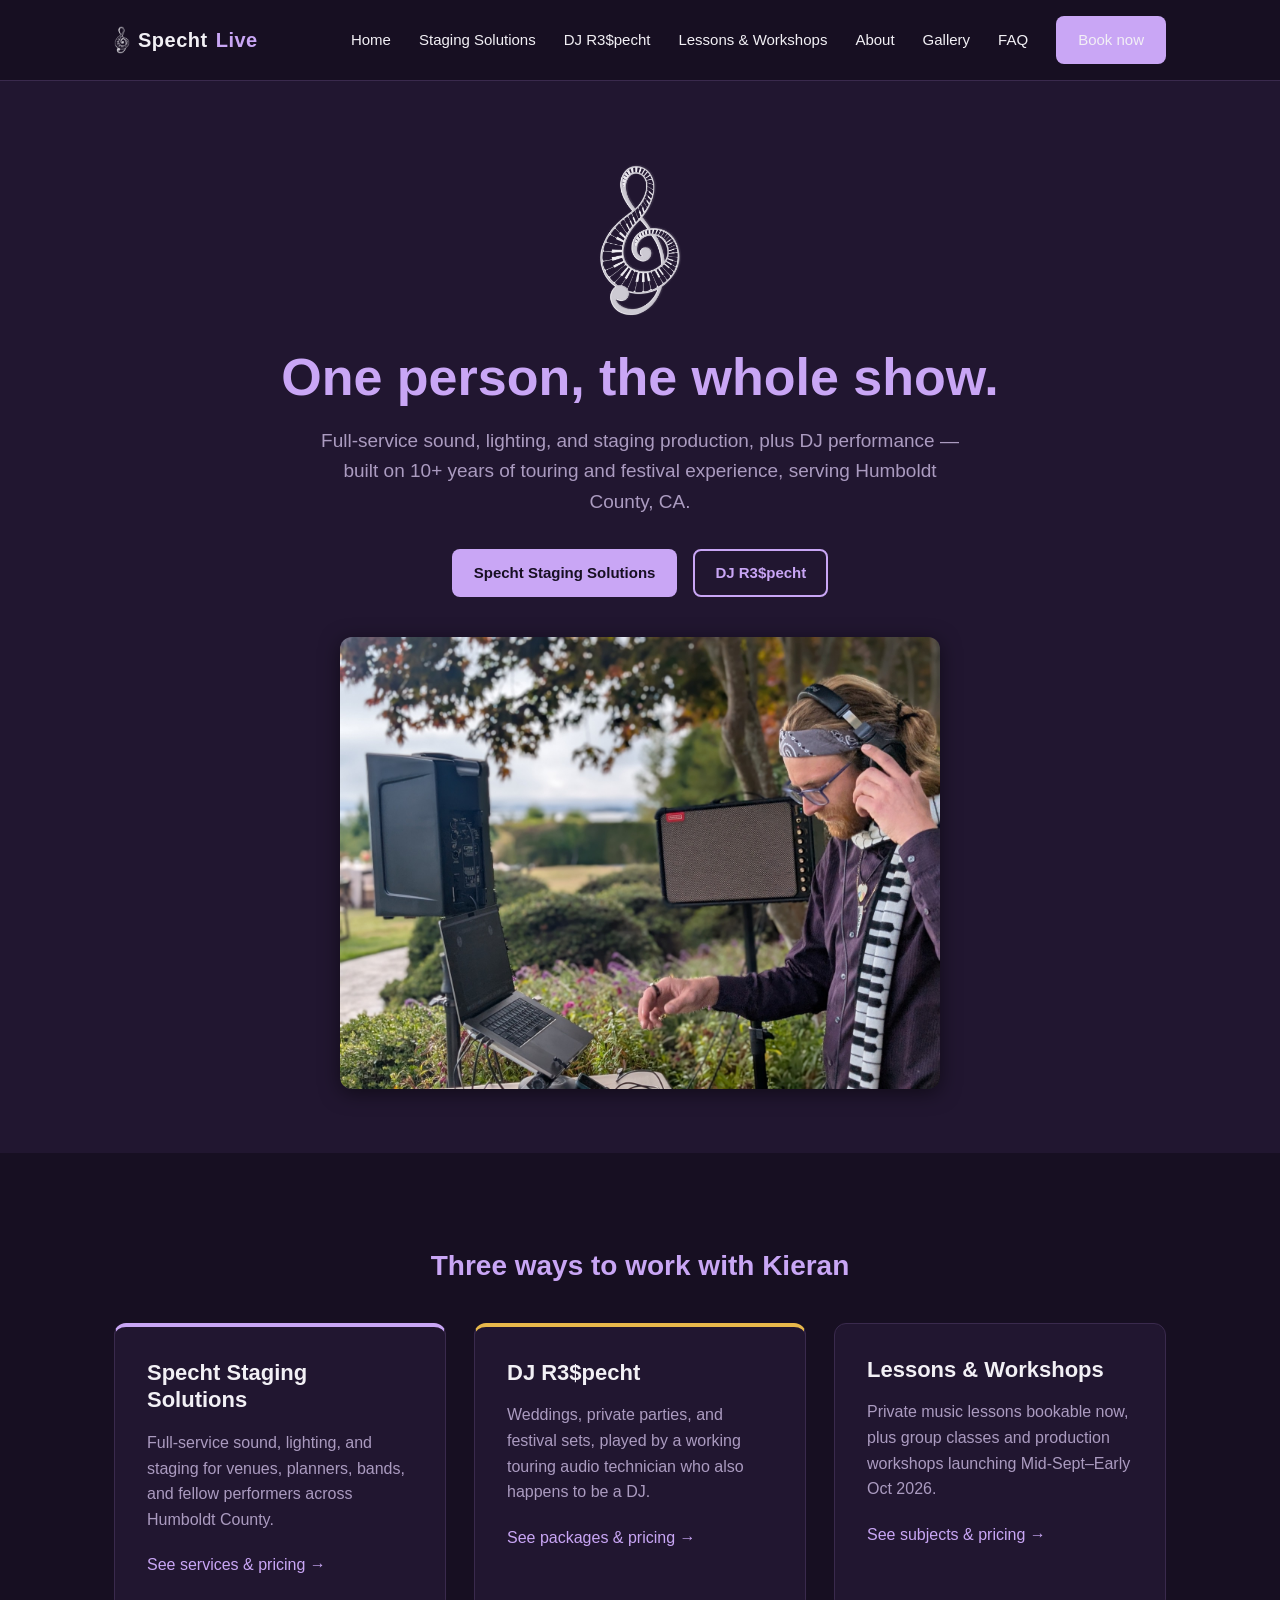
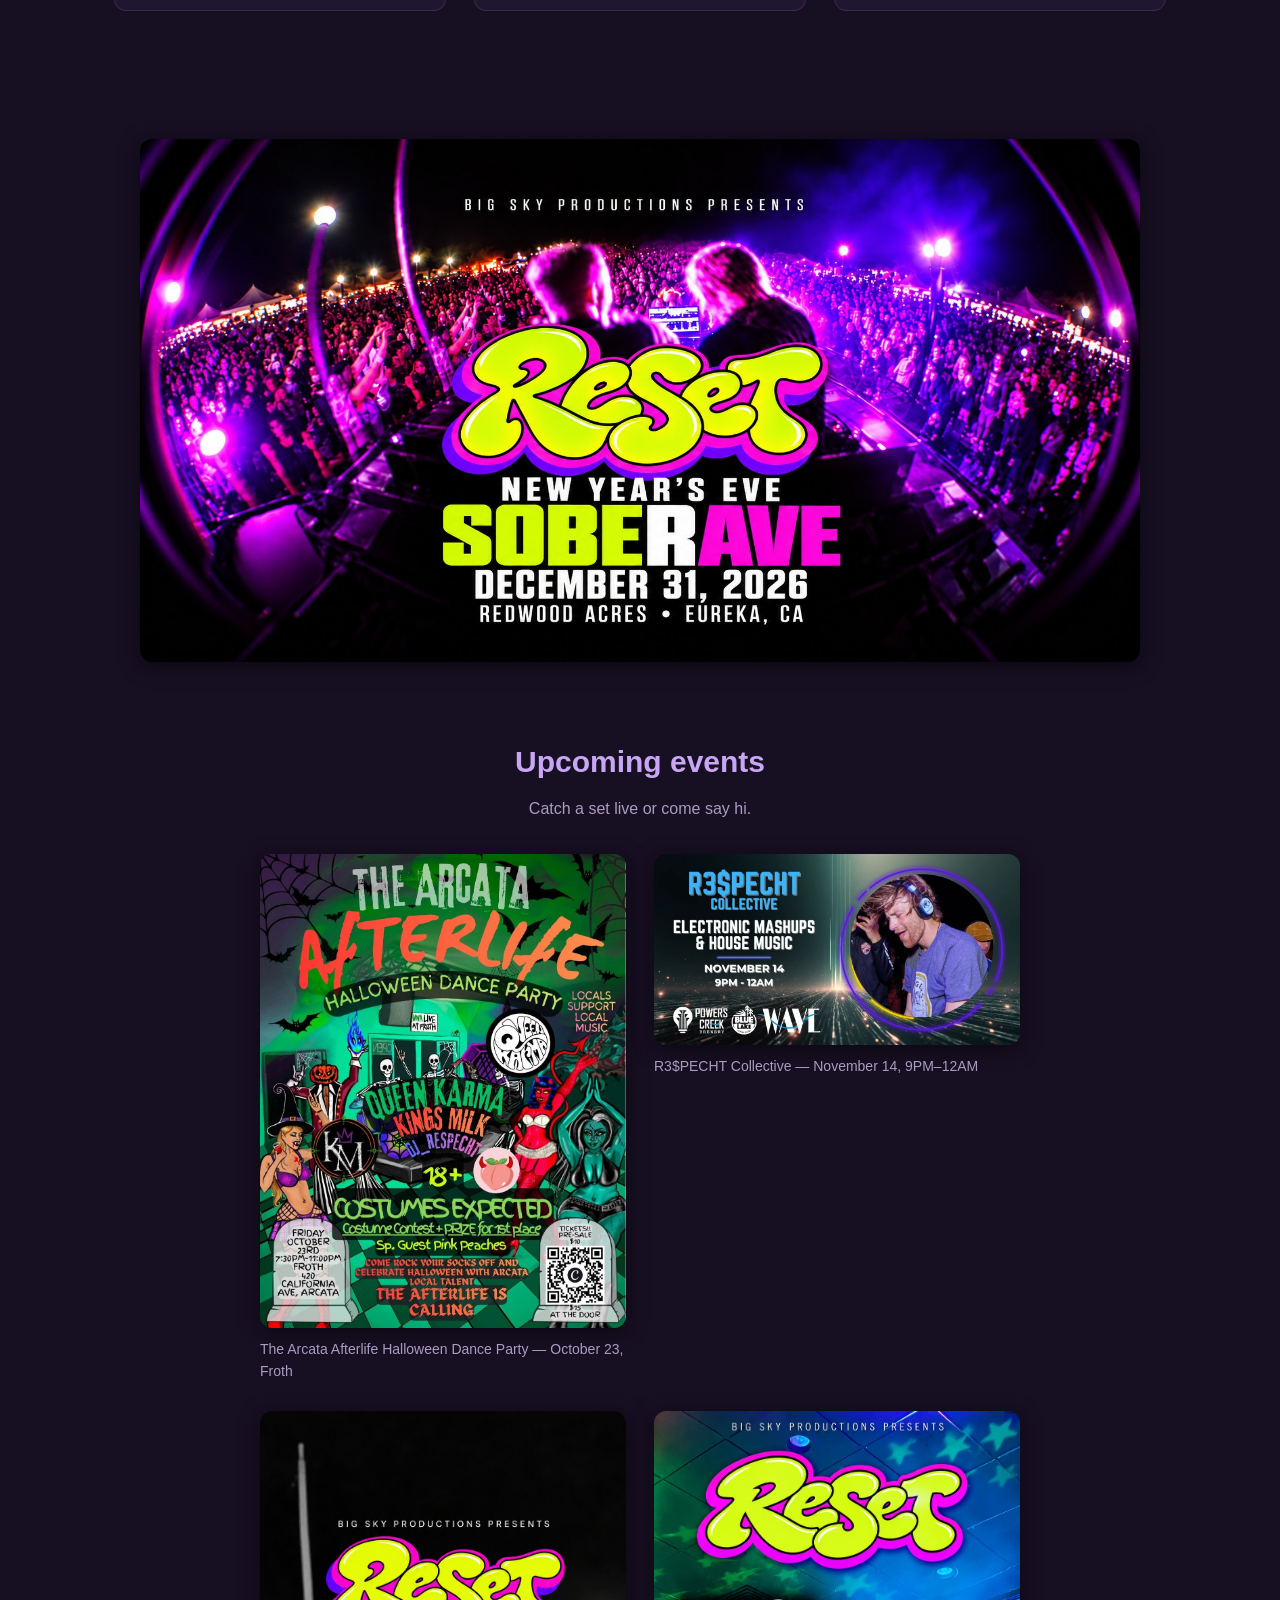
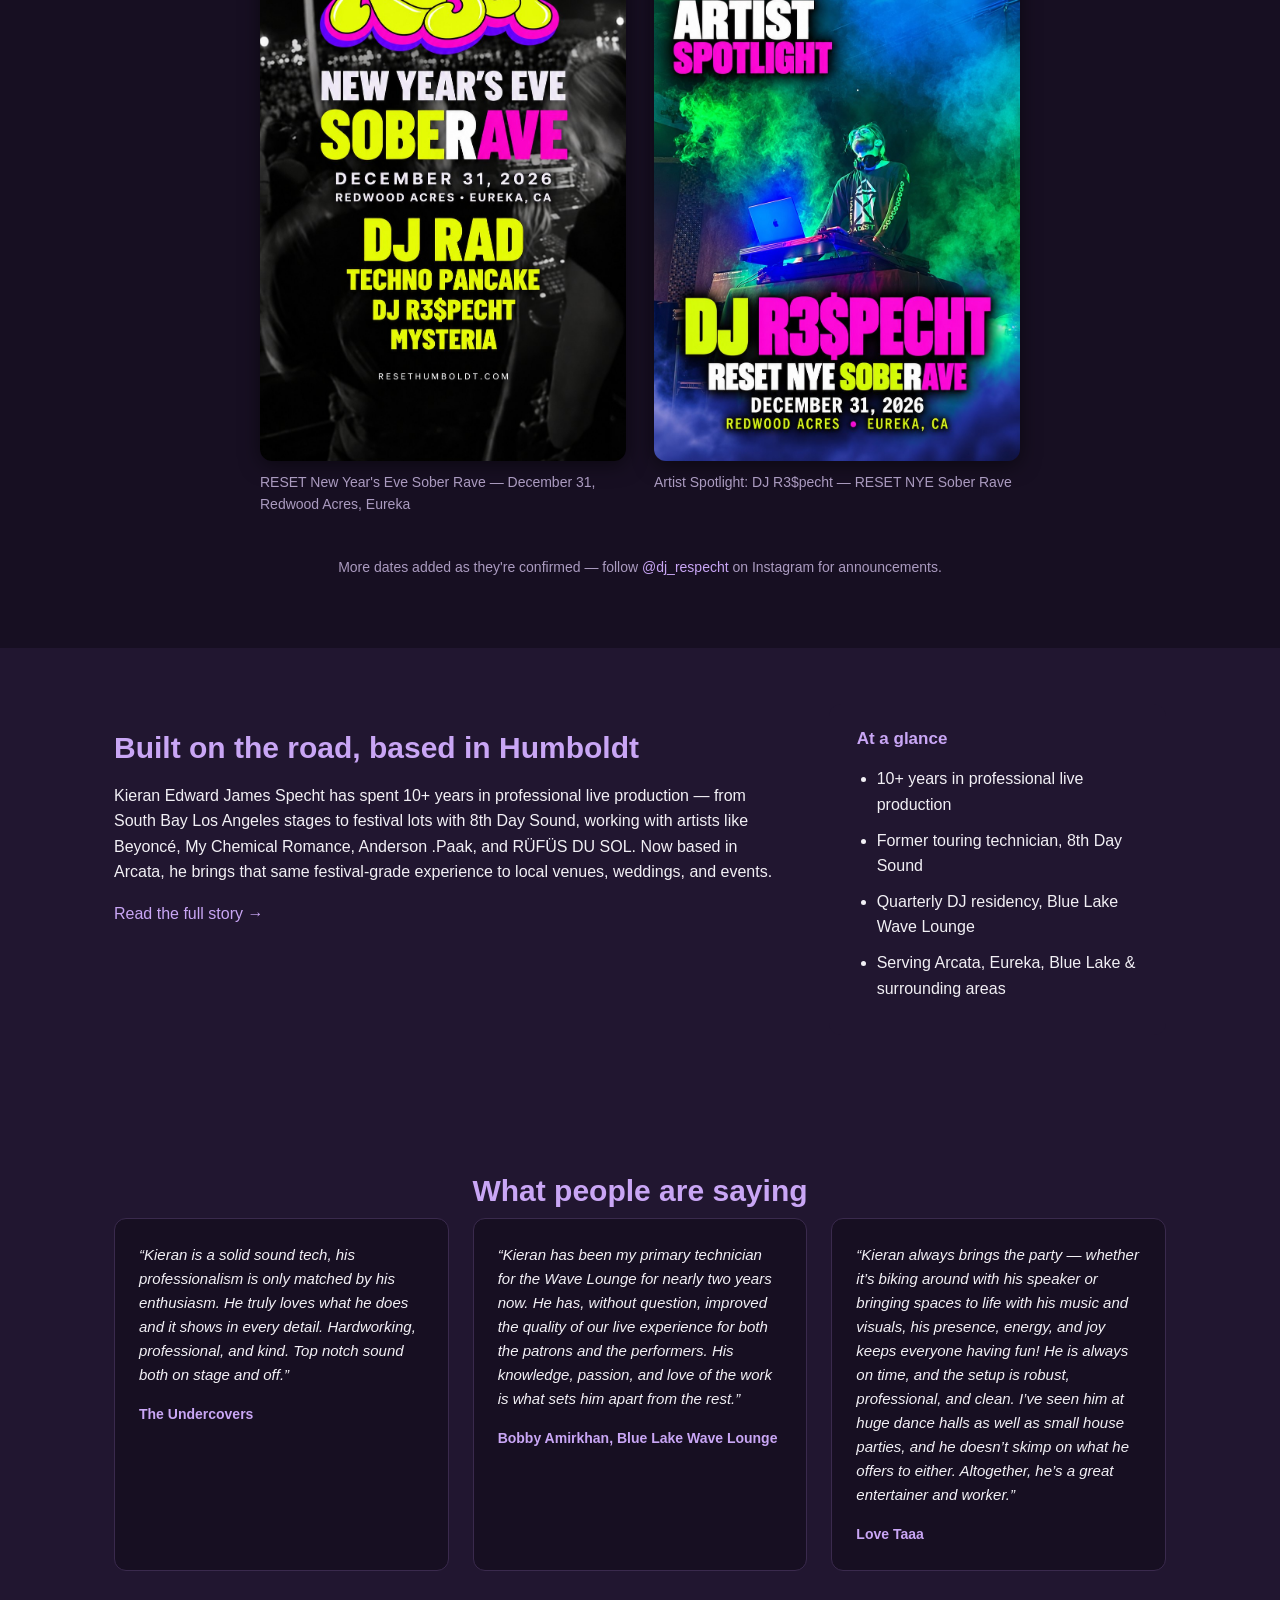
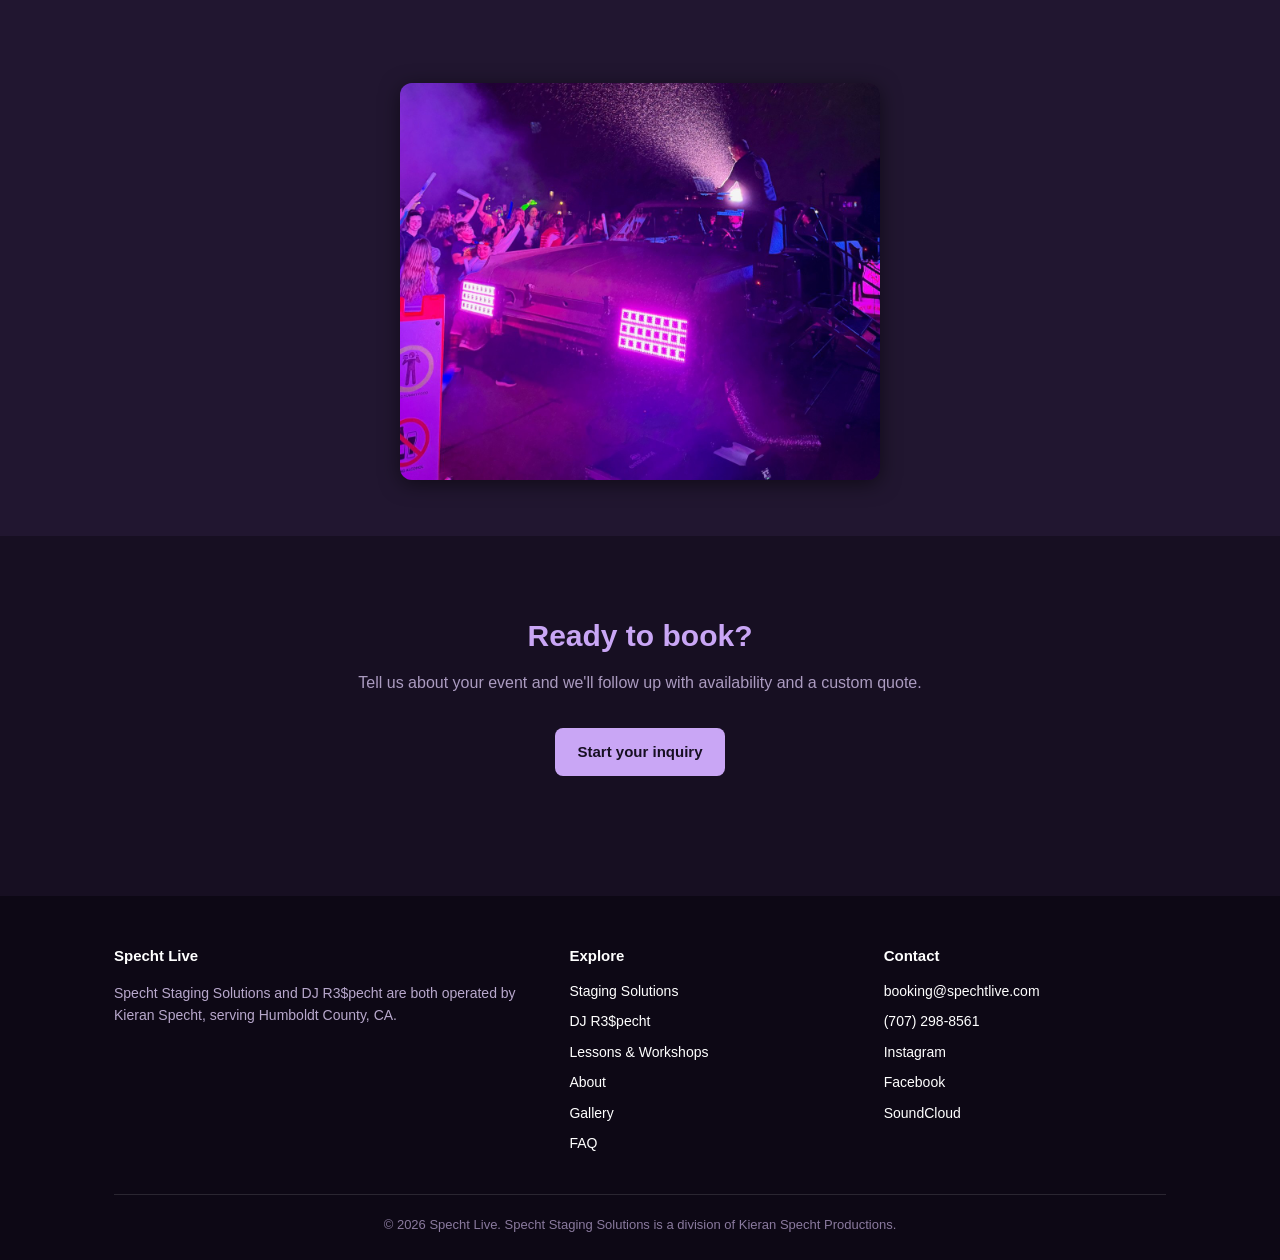
==== commit ab2c1795: "Swap RESET early-bird poster for the full-lineup poster Upcoming Events now shows the RESET NYE line" ====
--- a/index.html
+++ b/index.html
@@ -89,7 +89,7 @@
         <figcaption>R3$PECHT Collective &mdash; November 14, 9PM&ndash;12AM</figcaption>
       </figure>
       <figure>
-        <a href="https://resethumboldt.com" target="_blank" rel="noopener"><img src="img/flyer-reset-nye-earlybird.jpg" alt="RESET New Year's Eve Sober Rave presented by Big Sky Productions, December 31, 2026, Redwood Acres, Eureka CA, early bird tickets available at resethumboldt.com" class="photo-rounded"></a>
+        <a href="https://resethumboldt.com" target="_blank" rel="noopener"><img src="img/flyer-reset-nye-lineup.jpg" alt="RESET New Year's Eve Sober Rave presented by Big Sky Productions, December 31, 2026, Redwood Acres, Eureka CA, with DJ RAD, Techno Pancake, DJ R3$PECHT and Mysteria, resethumboldt.com" class="photo-rounded"></a>
         <figcaption>RESET New Year's Eve Sober Rave &mdash; December 31, Redwood Acres, Eureka</figcaption>
       </figure>
       <figure>
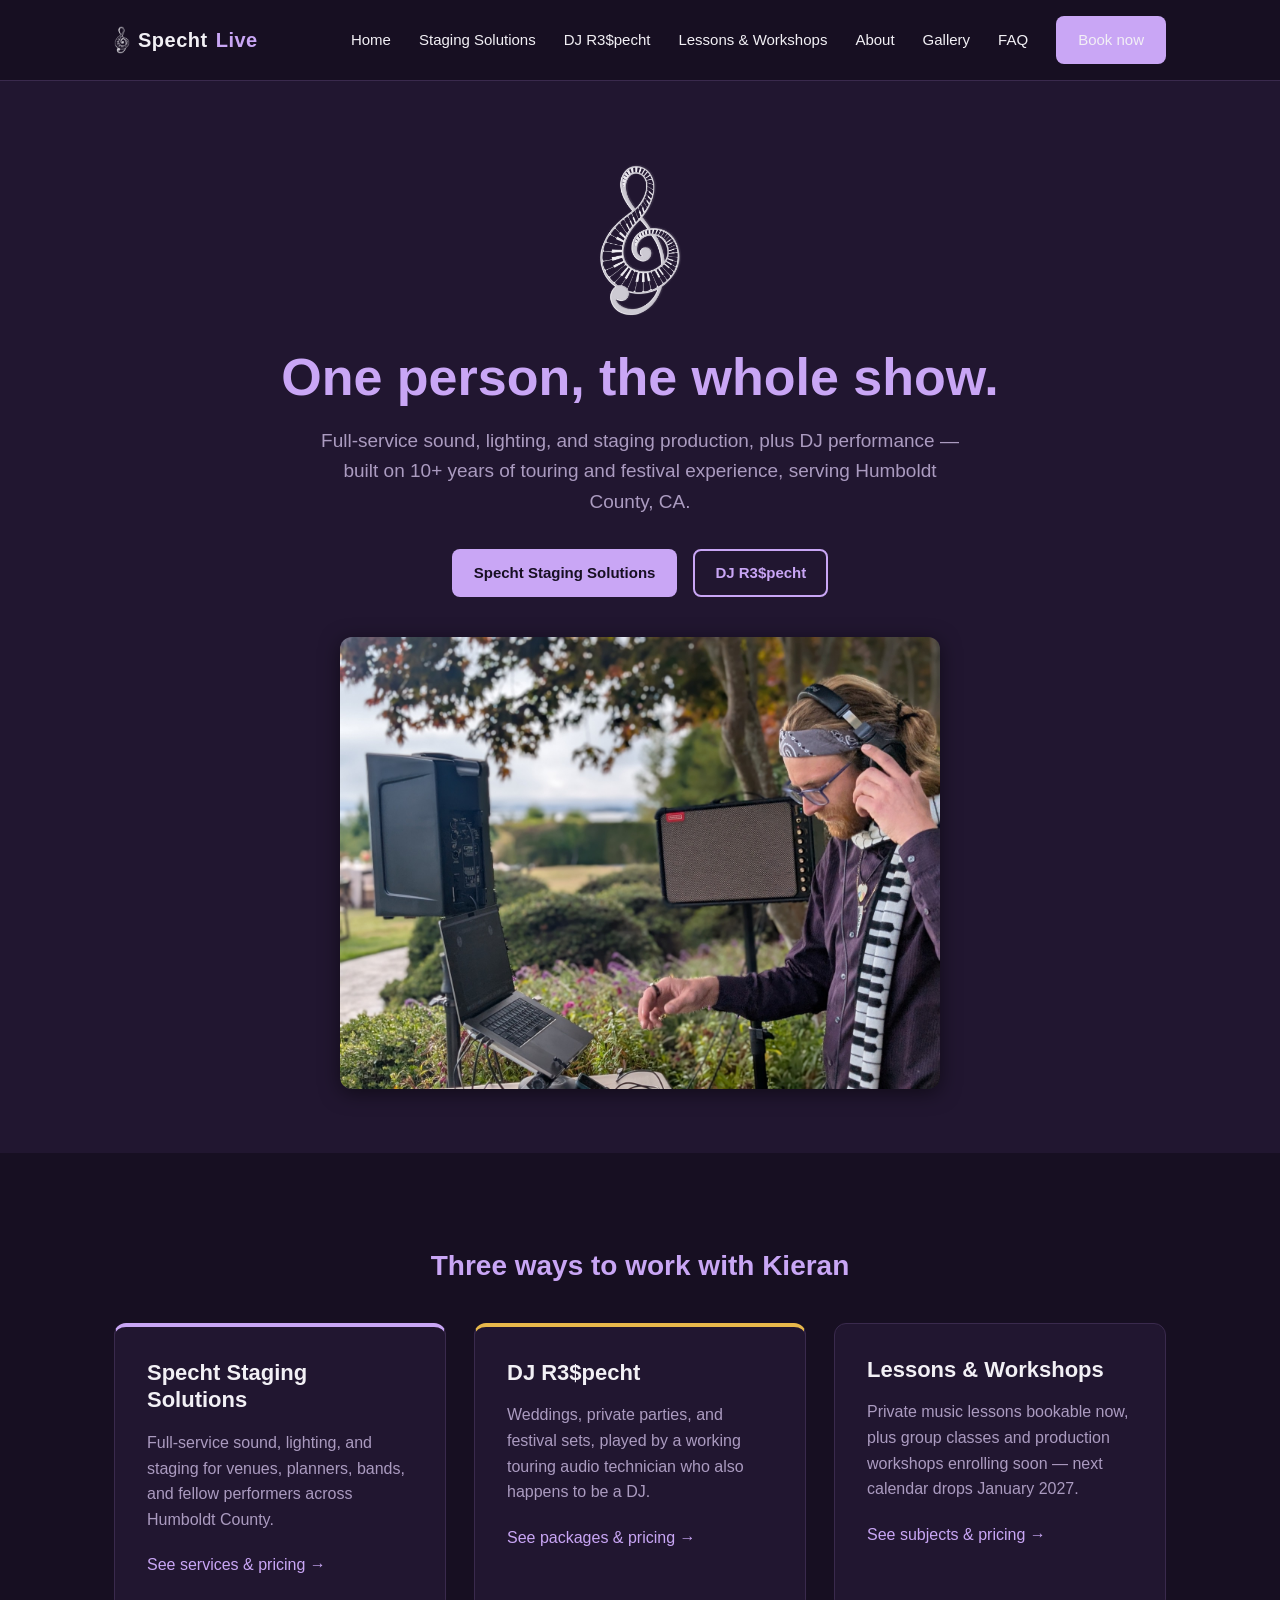
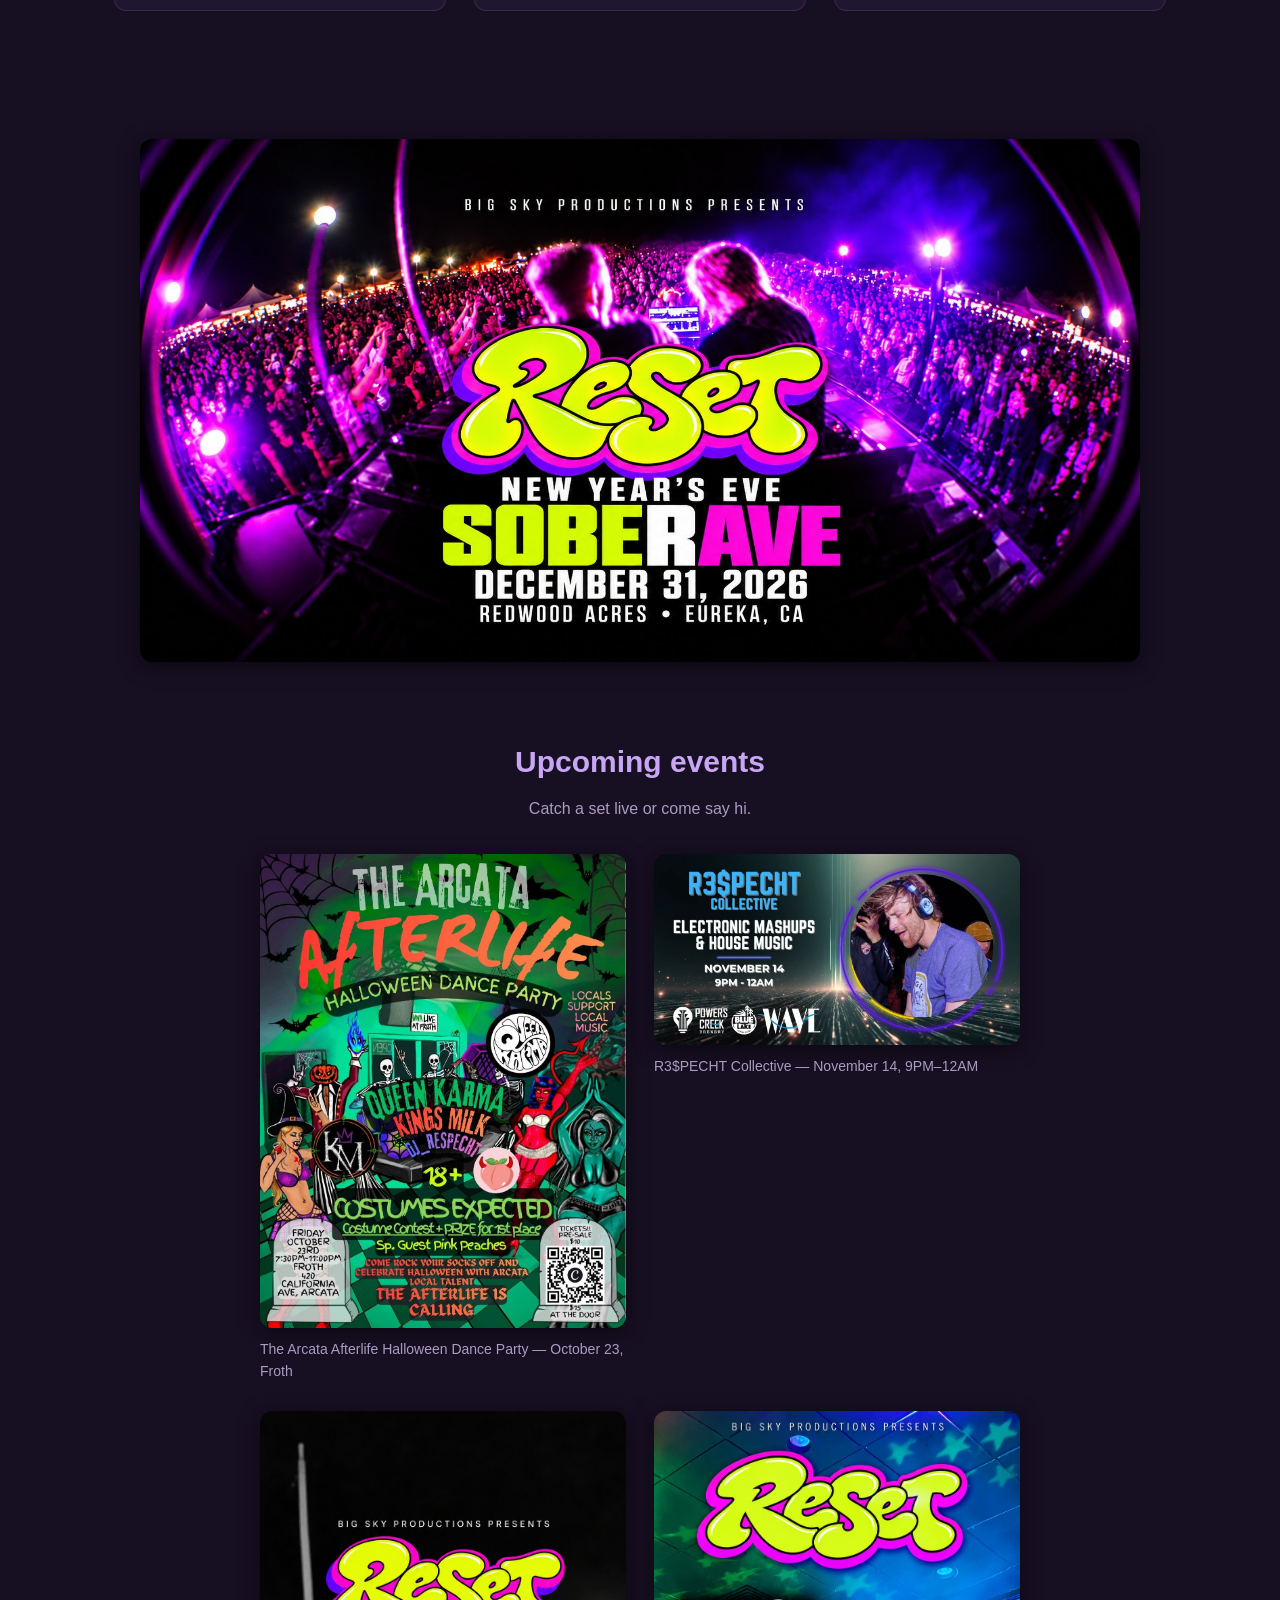
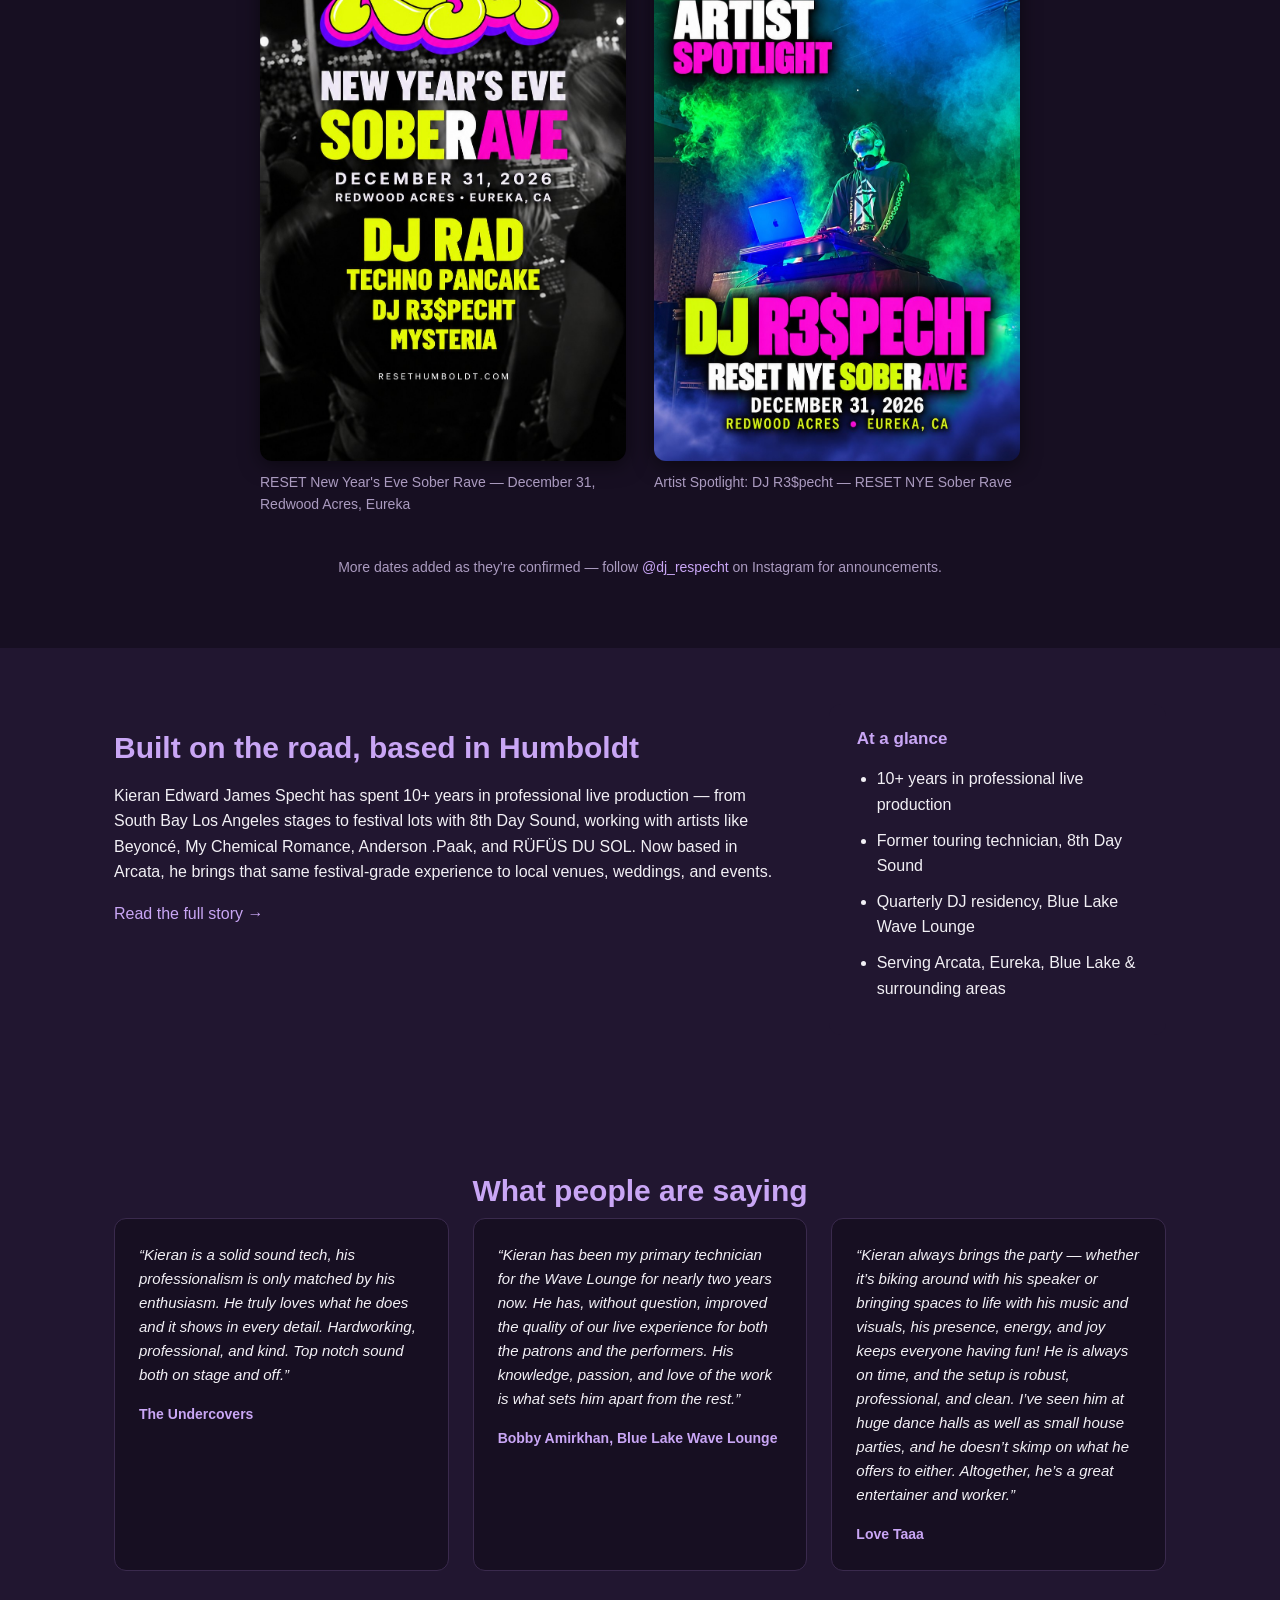
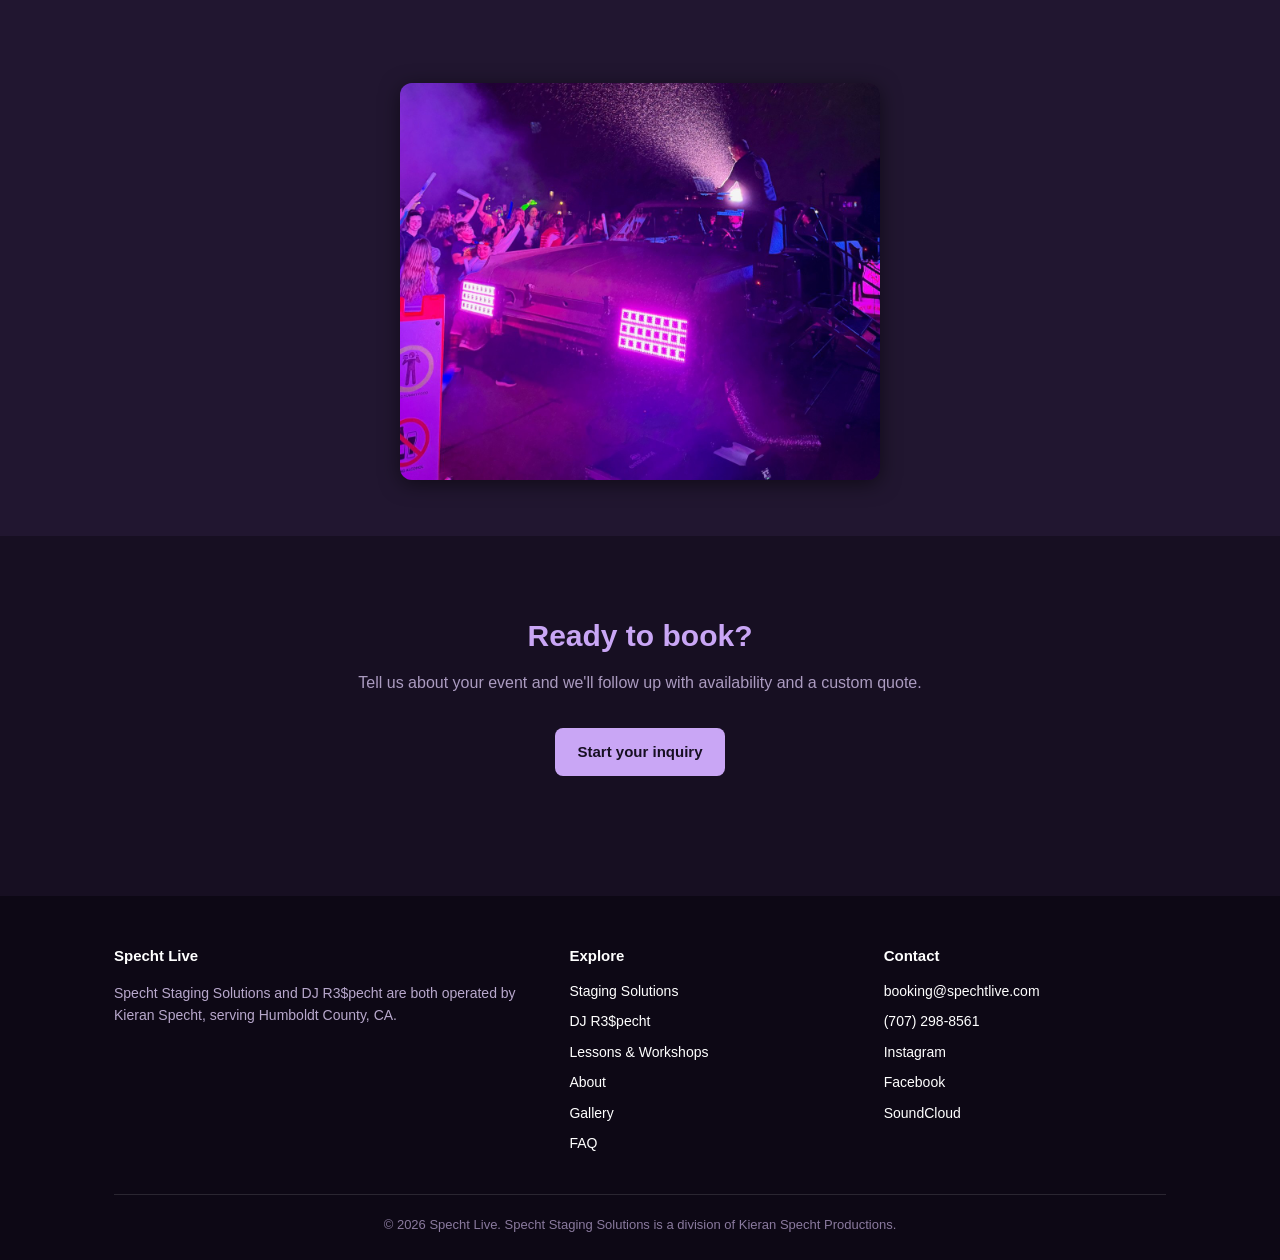
==== commit 2adb6232: "Update stale content: group lesson status, response time, insurance wording - Group lessons/workshop" ====
--- a/index.html
+++ b/index.html
@@ -62,7 +62,7 @@
       </div>
       <div class="track-card">
         <h3>Lessons &amp; Workshops</h3>
-        <p>Private music lessons bookable now, plus group classes and production workshops launching Mid-Sept&ndash;Early Oct 2026.</p>
+        <p>Private music lessons bookable now, plus group classes and production workshops enrolling soon &mdash; next calendar drops January 2027.</p>
         <a href="lessons.html">See subjects &amp; pricing &rarr;</a>
       </div>
     </div>
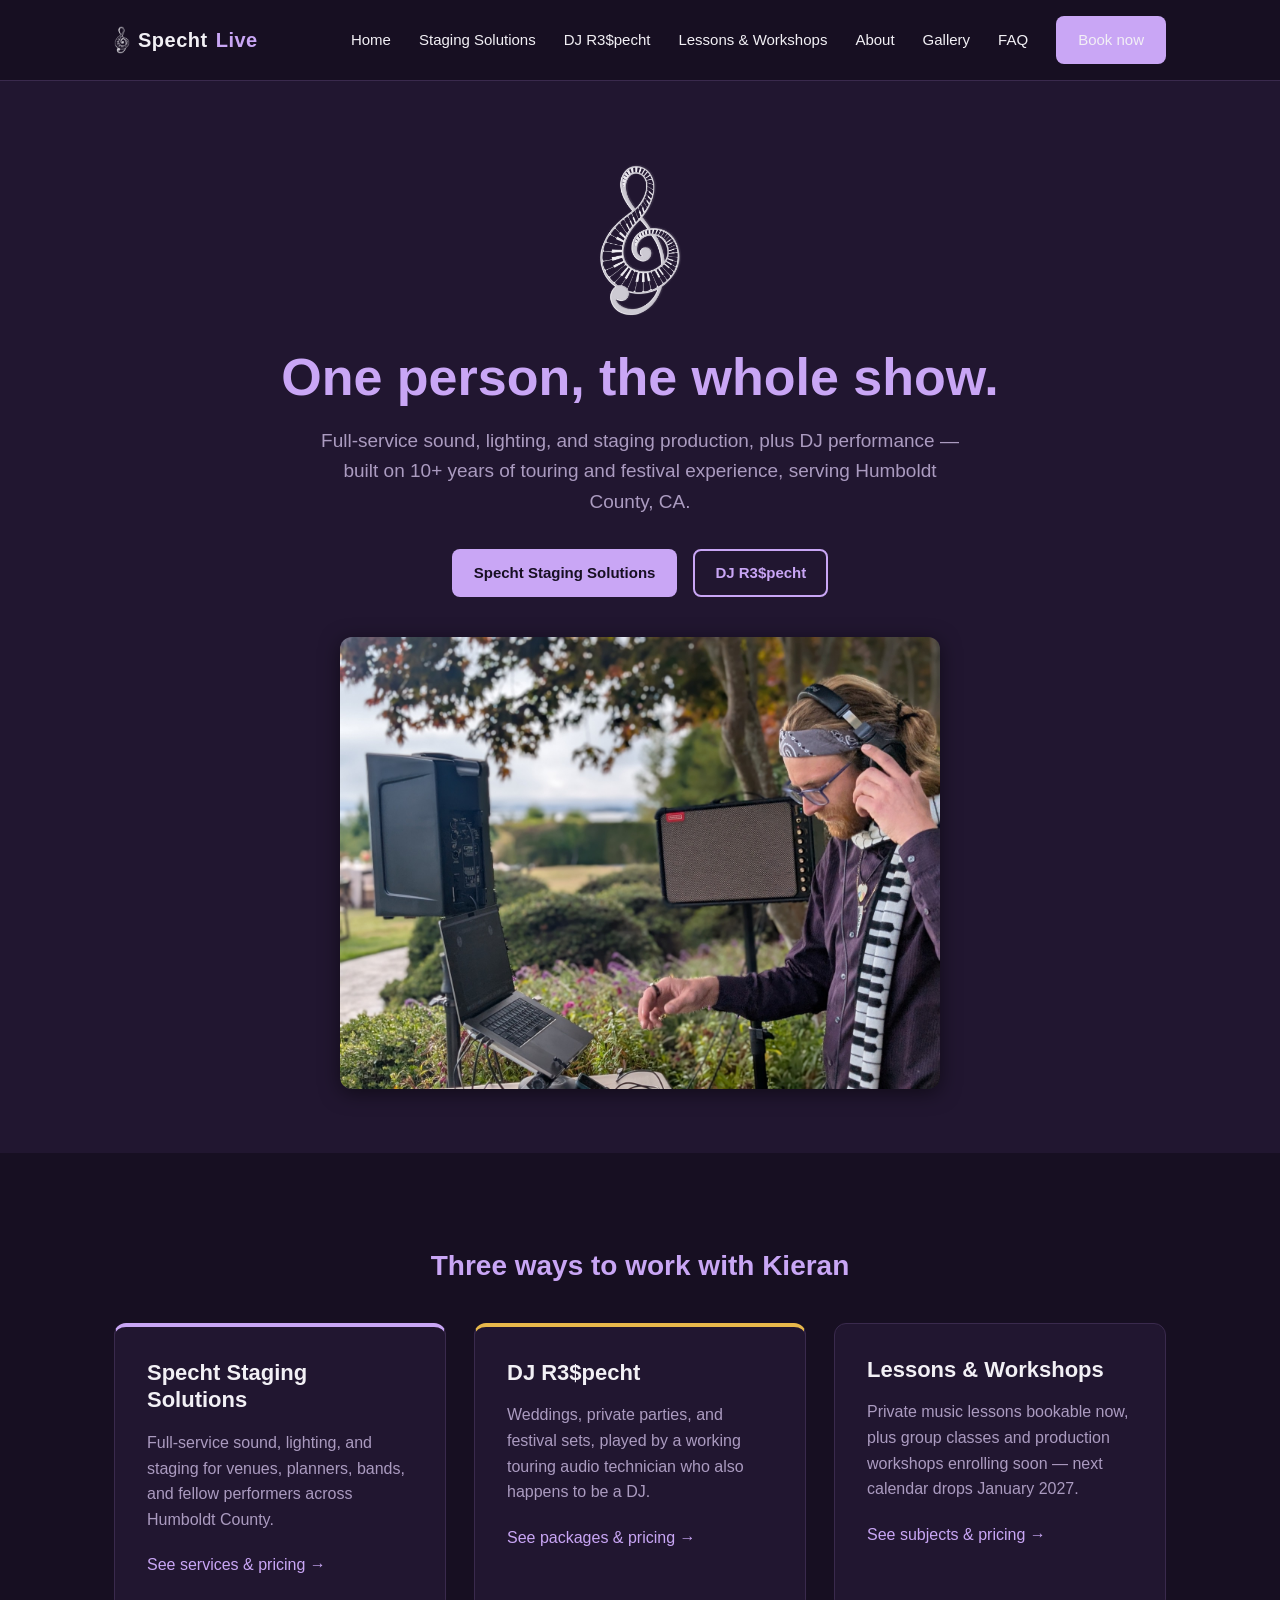
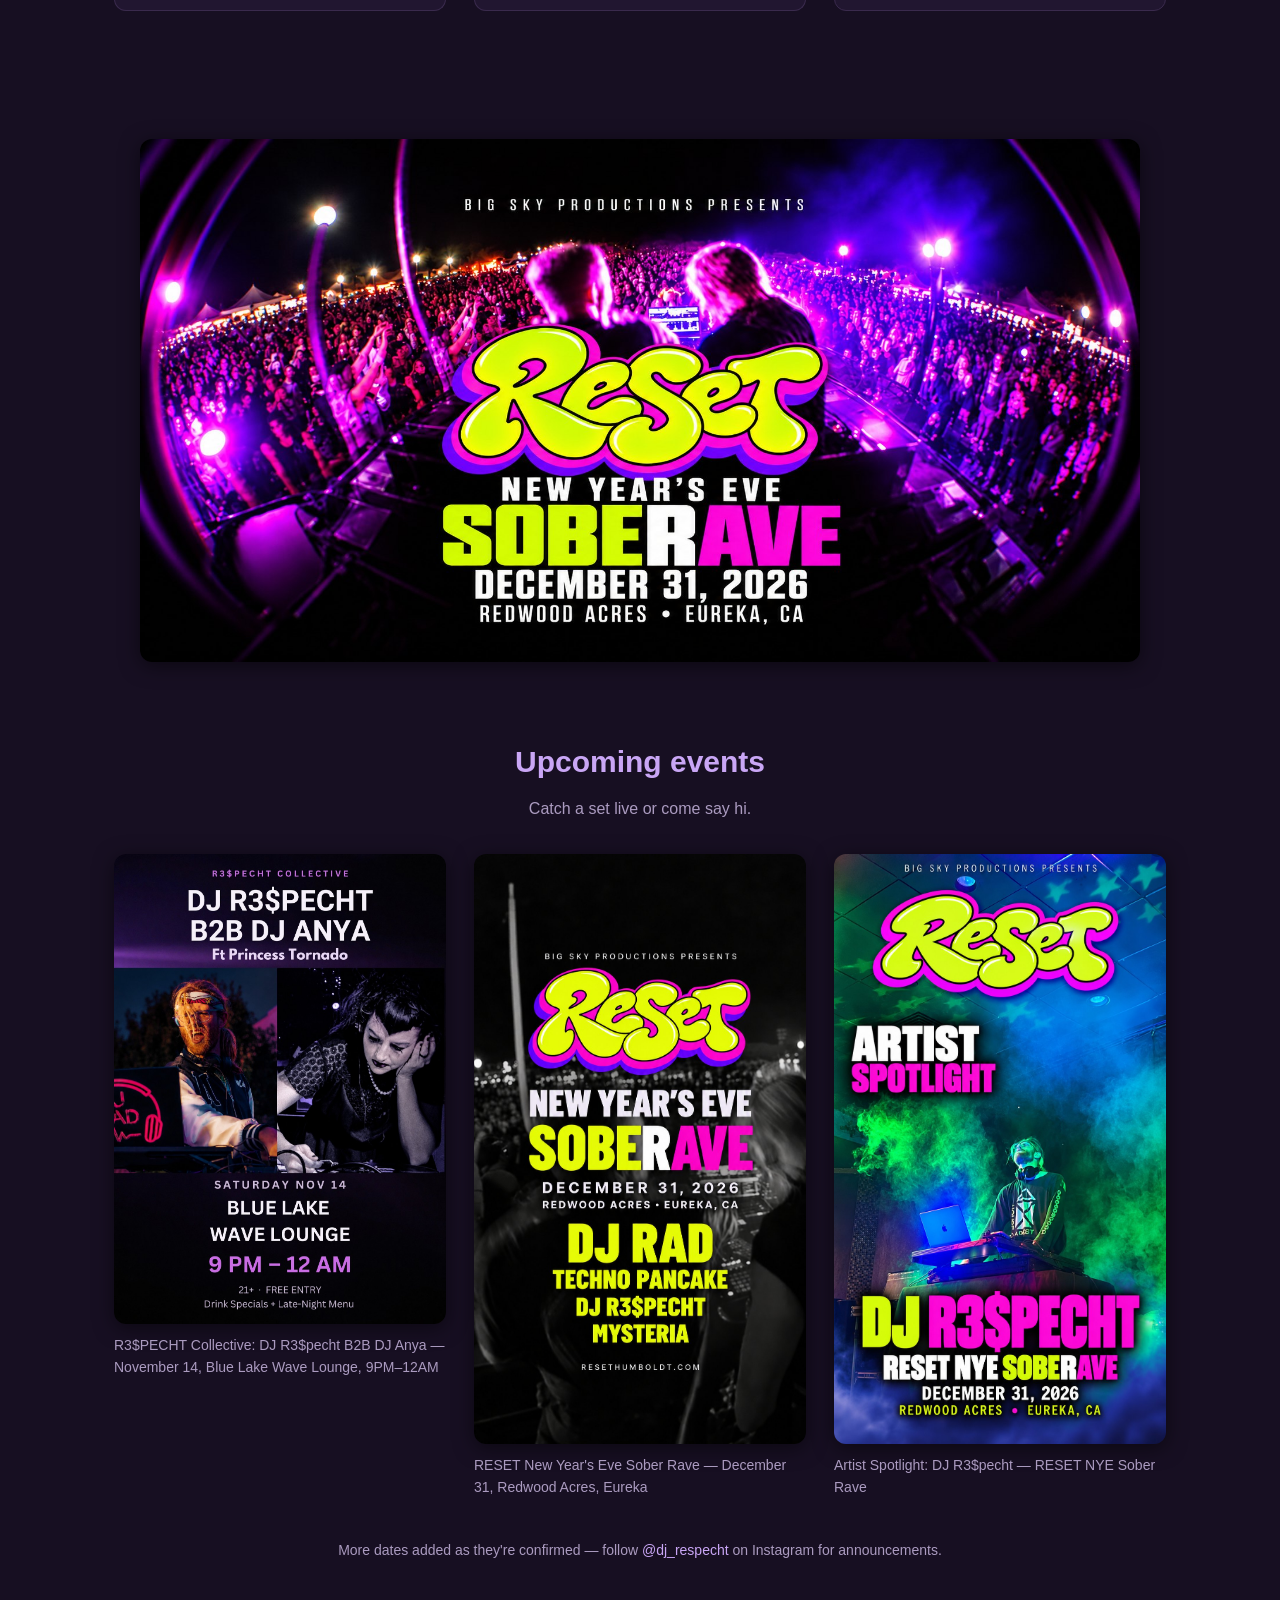
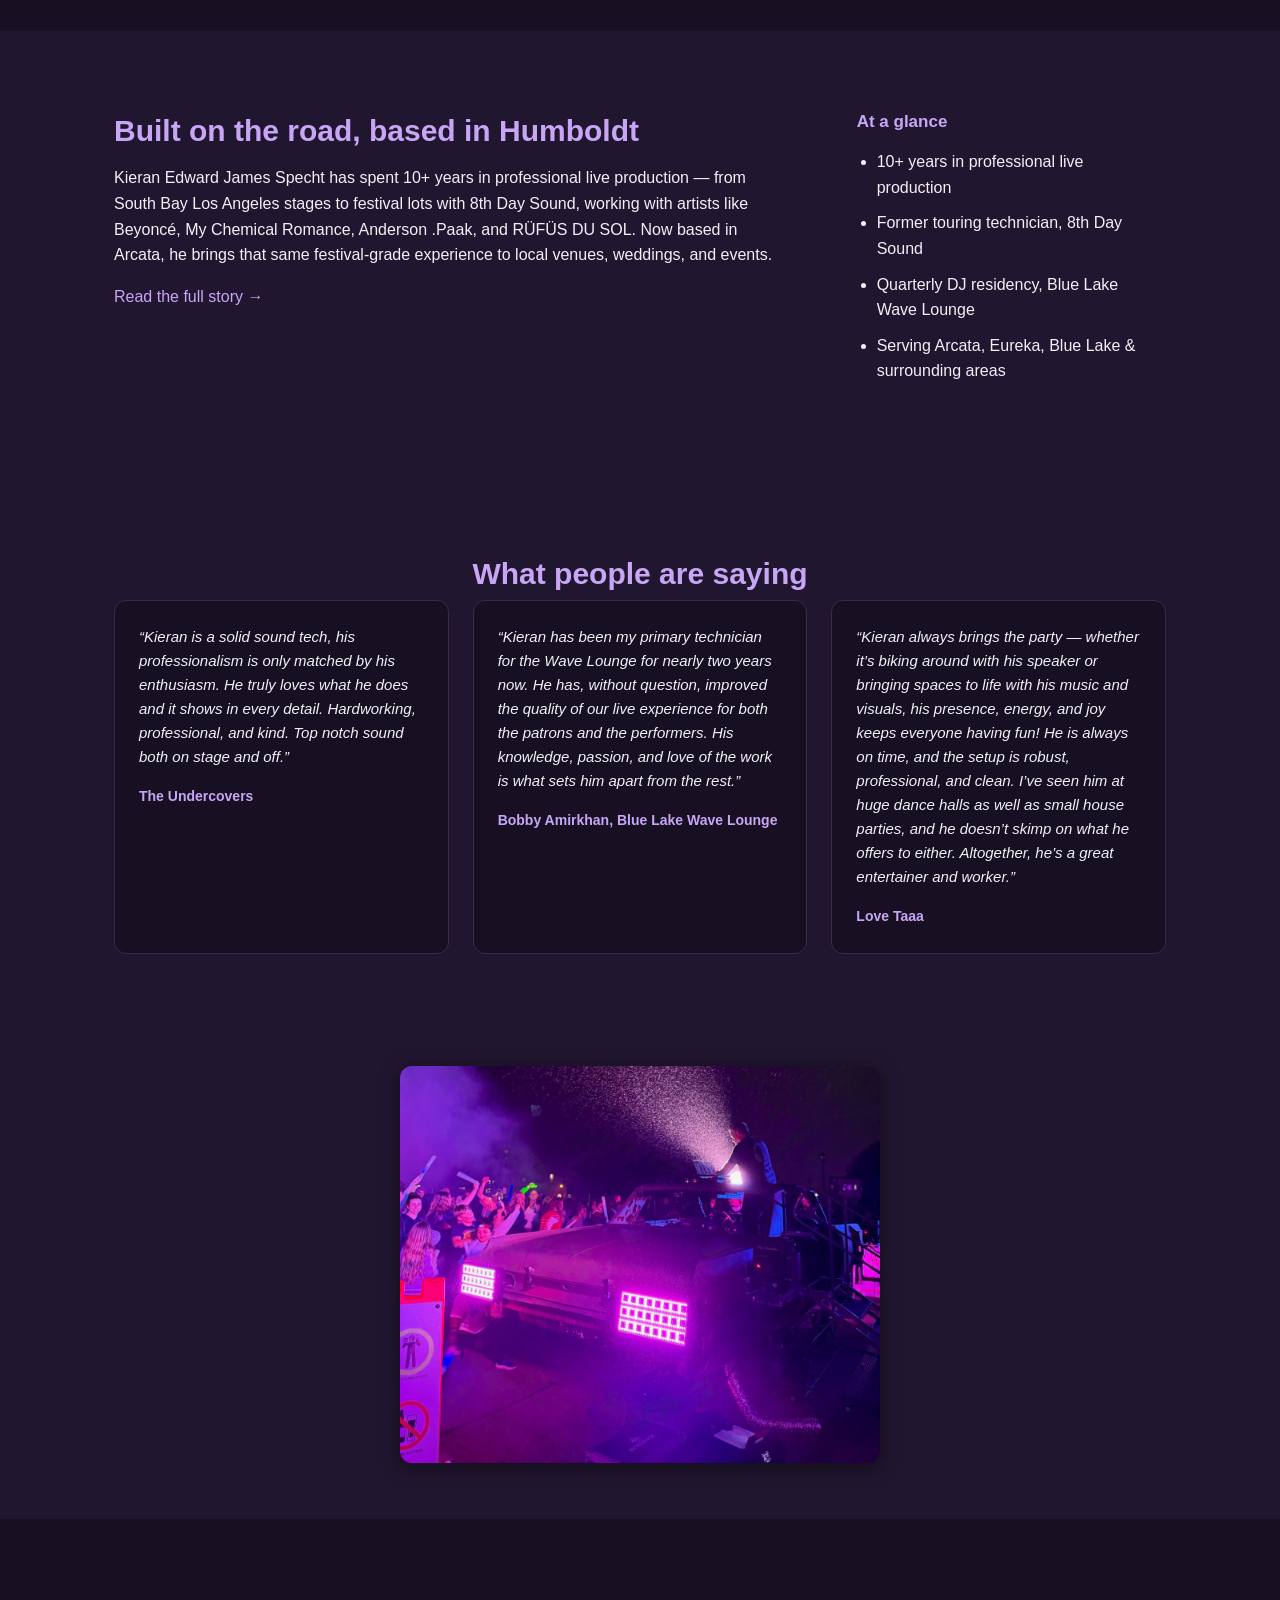
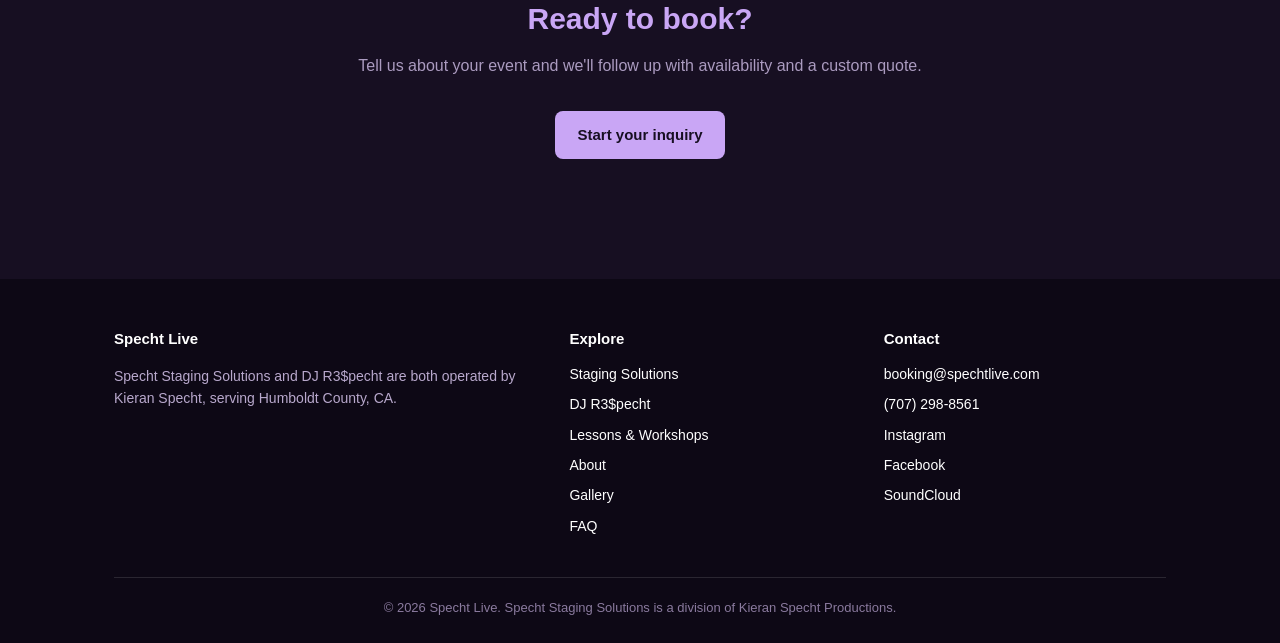
==== commit ffa7ffb8: "Update events: new Nov 14 B2B flyer, Afterlife moves to Past Shows Replaced the earlier Nov 14 R3$PE" ====
--- a/index.html
+++ b/index.html
@@ -79,14 +79,10 @@
   <div class="container">
     <h2 class="section-title" style="text-align:center;">Upcoming events</h2>
     <p class="section-sub" style="text-align:center;">Catch a set live or come say hi.</p>
-    <div class="gallery-grid" style="max-width:760px; margin-left:auto; margin-right:auto;">
+    <div class="gallery-grid" style="max-width:1100px; margin-left:auto; margin-right:auto;">
       <figure>
-        <img src="img/flyer-arcata-afterlife-halloween.jpg" alt="The Arcata Afterlife Halloween Dance Party, Friday October 23rd, Queen Karma, Kings Milk, DJ_Respecht, Froth, 420 California Ave Arcata, 18+" class="photo-rounded">
-        <figcaption>The Arcata Afterlife Halloween Dance Party &mdash; October 23, Froth</figcaption>
-      </figure>
-      <figure>
-        <img src="img/flyer-respecht-collective-nov14.jpg" alt="R3$PECHT Collective, Electronic Mashups and House Music, November 14, 9PM to 12AM, with Powers Creek Brewery, Blue Lake Casino Hotel and WAVE logos" class="photo-rounded">
-        <figcaption>R3$PECHT Collective &mdash; November 14, 9PM&ndash;12AM</figcaption>
+        <img src="img/flyer-respecht-collective-anya-nov14.jpg" alt="R3$PECHT Collective: DJ R3$PECHT B2B DJ Anya featuring Princess Tornado, Saturday November 14, Blue Lake Wave Lounge, 9PM to 12AM, 21+, free entry" class="photo-rounded">
+        <figcaption>R3$PECHT Collective: DJ R3$pecht B2B DJ Anya &mdash; November 14, Blue Lake Wave Lounge, 9PM&ndash;12AM</figcaption>
       </figure>
       <figure>
         <a href="https://resethumboldt.com" target="_blank" rel="noopener"><img src="img/flyer-reset-nye-lineup.jpg" alt="RESET New Year's Eve Sober Rave presented by Big Sky Productions, December 31, 2026, Redwood Acres, Eureka CA, with DJ RAD, Techno Pancake, DJ R3$PECHT and Mysteria, resethumboldt.com" class="photo-rounded"></a>
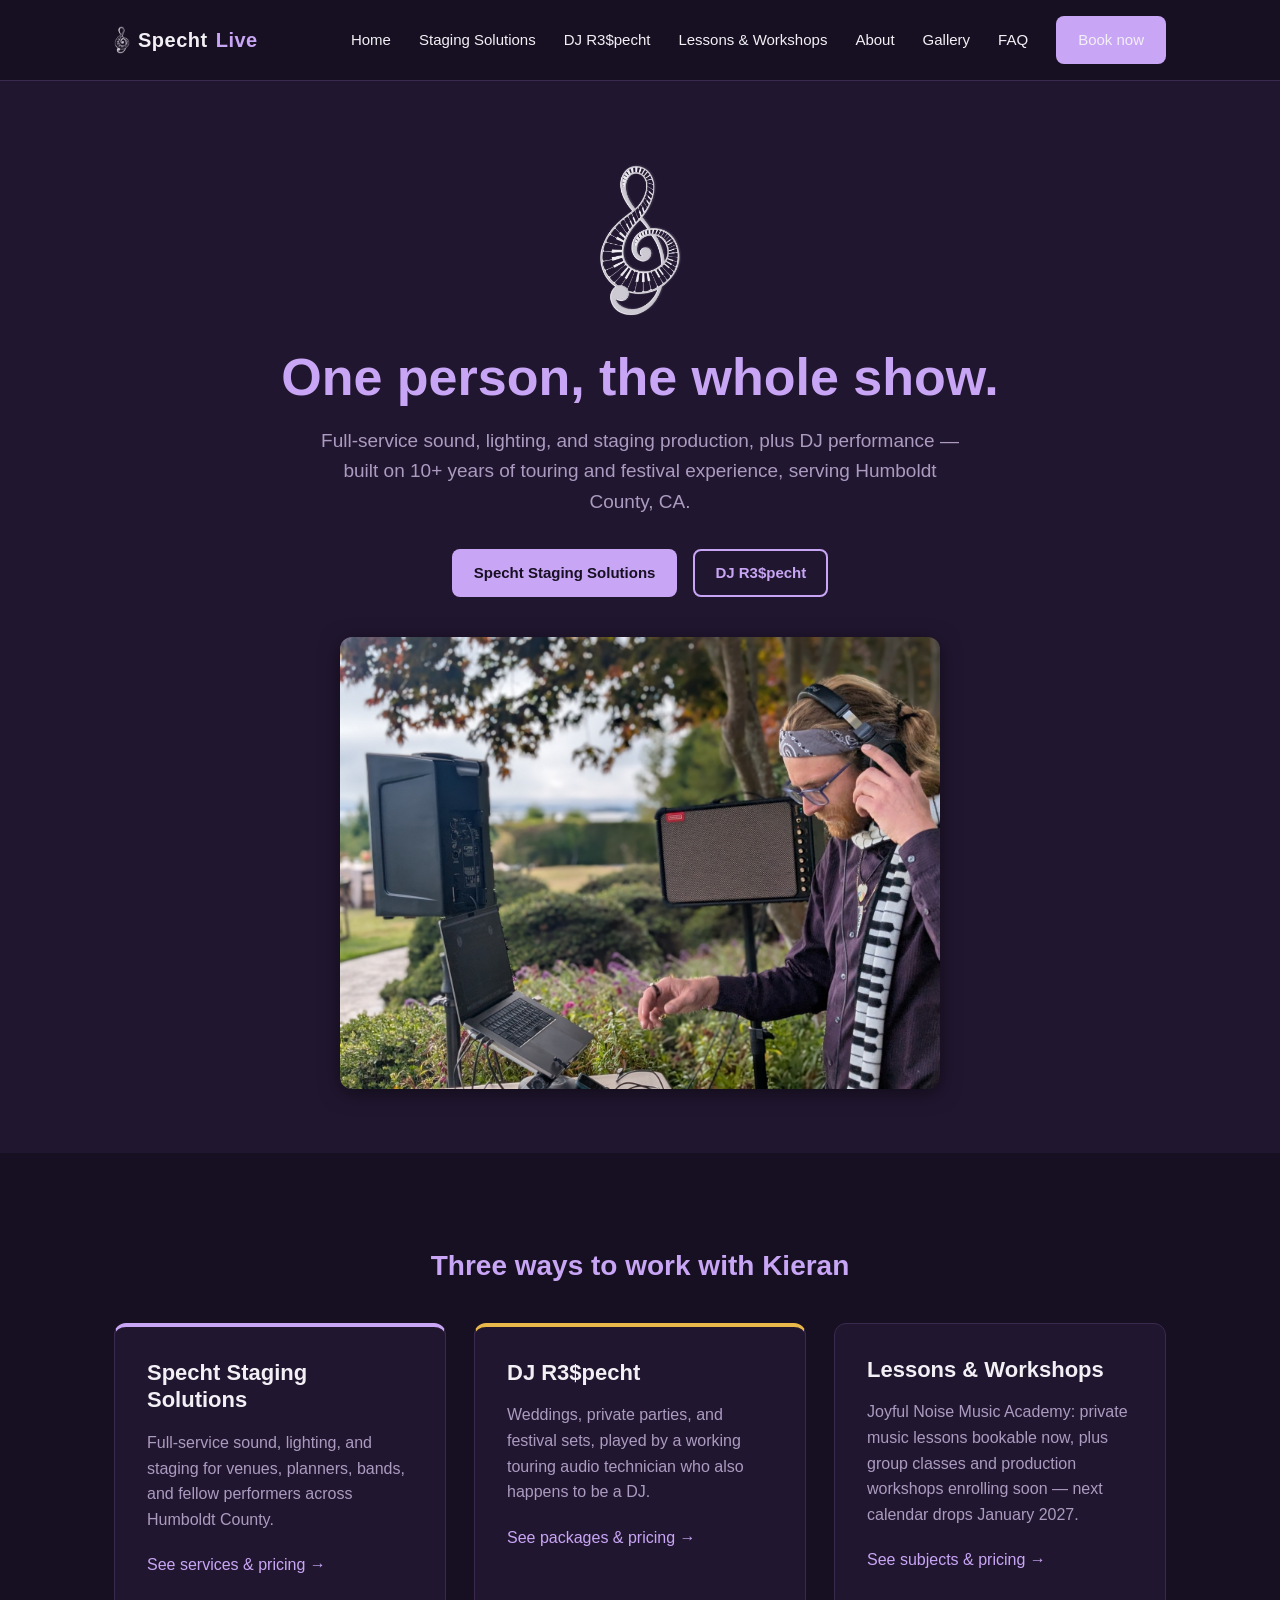
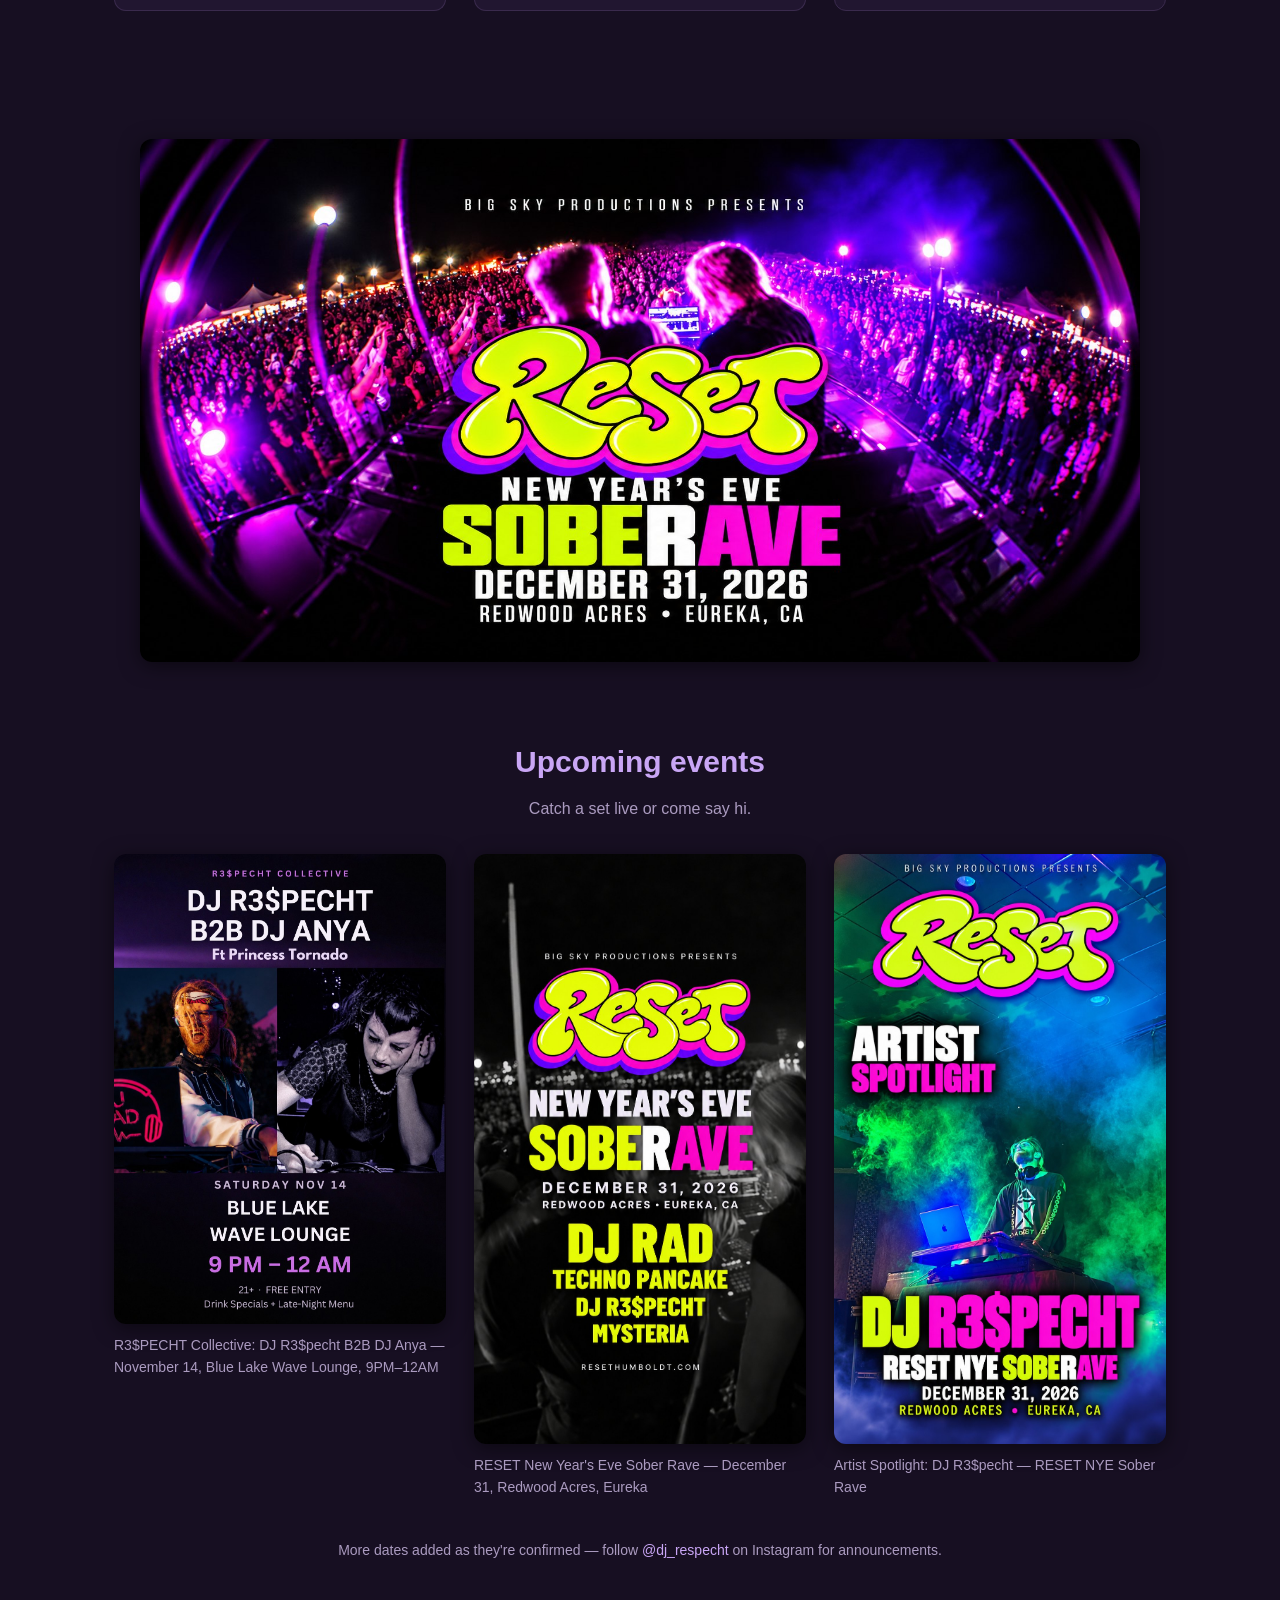
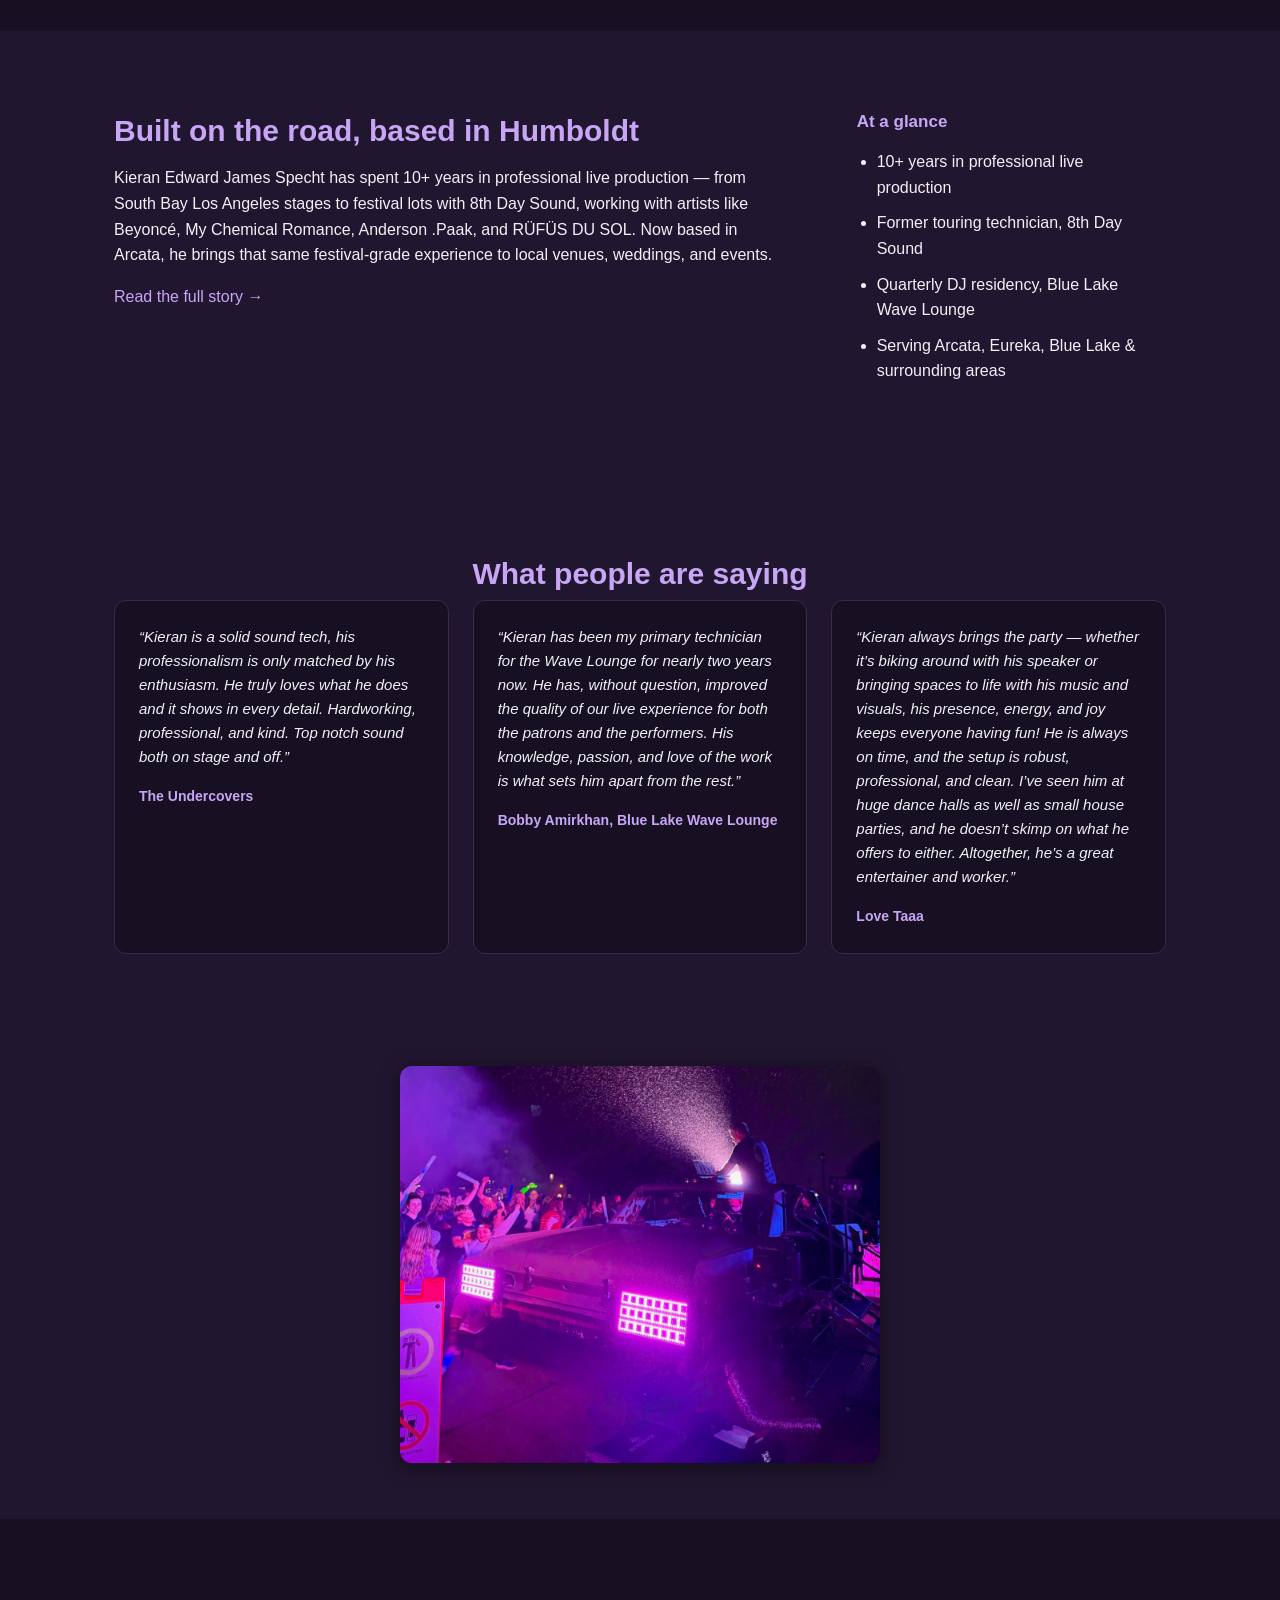
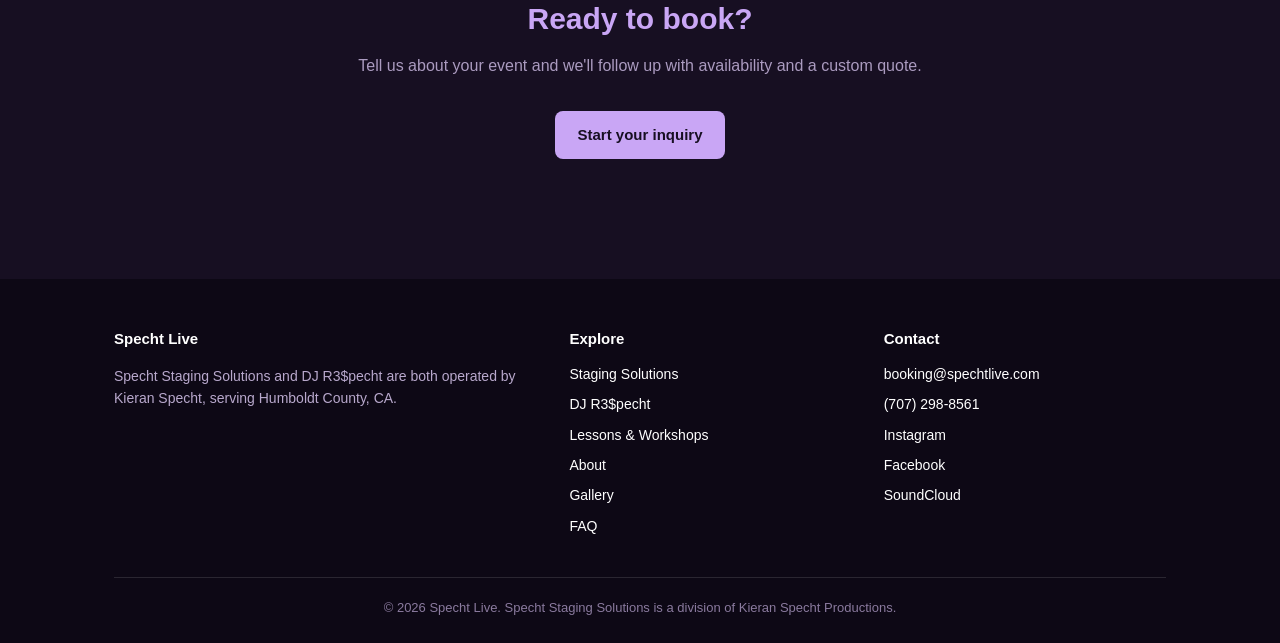
==== commit aa60b15b: "Add Joyful Noise Music Academy as the Lessons page heading Registered business name now leads the Le" ====
--- a/index.html
+++ b/index.html
@@ -62,7 +62,7 @@
       </div>
       <div class="track-card">
         <h3>Lessons &amp; Workshops</h3>
-        <p>Private music lessons bookable now, plus group classes and production workshops enrolling soon &mdash; next calendar drops January 2027.</p>
+        <p>Joyful Noise Music Academy: private music lessons bookable now, plus group classes and production workshops enrolling soon &mdash; next calendar drops January 2027.</p>
         <a href="lessons.html">See subjects &amp; pricing &rarr;</a>
       </div>
     </div>
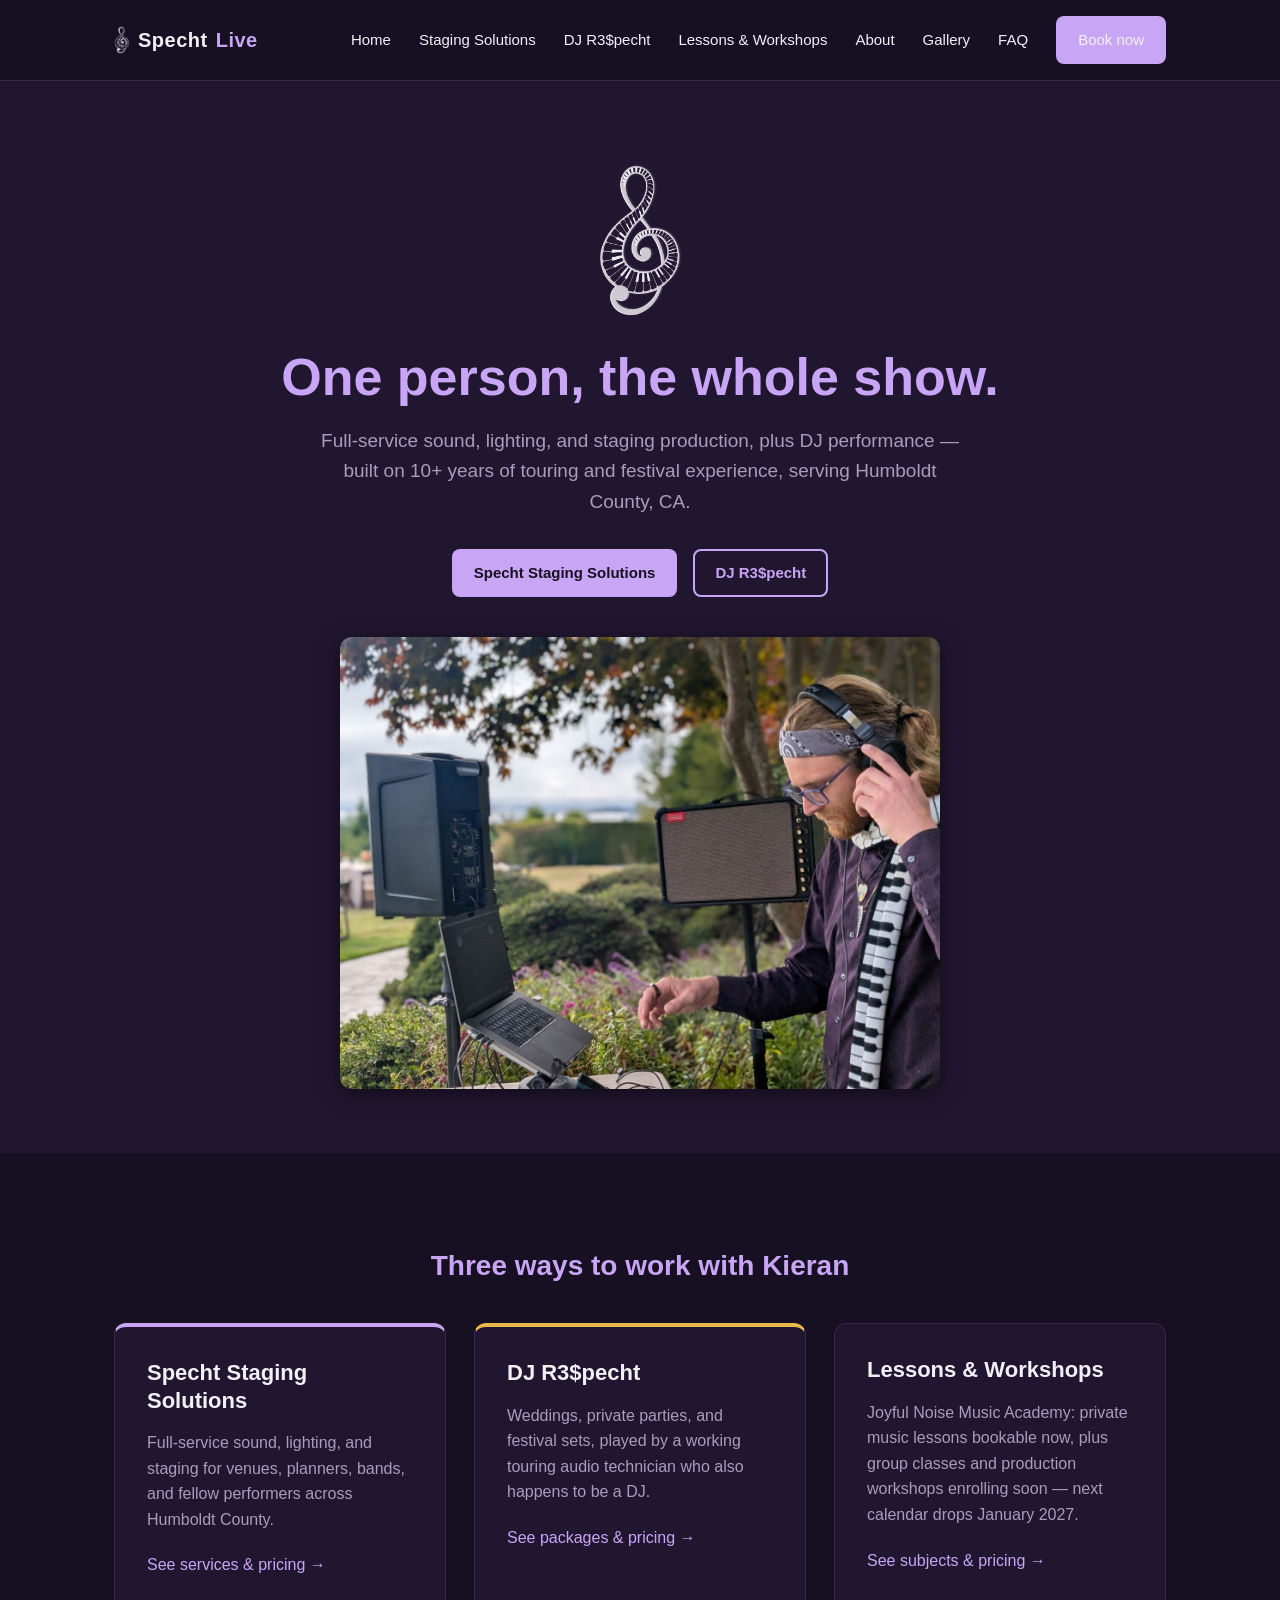
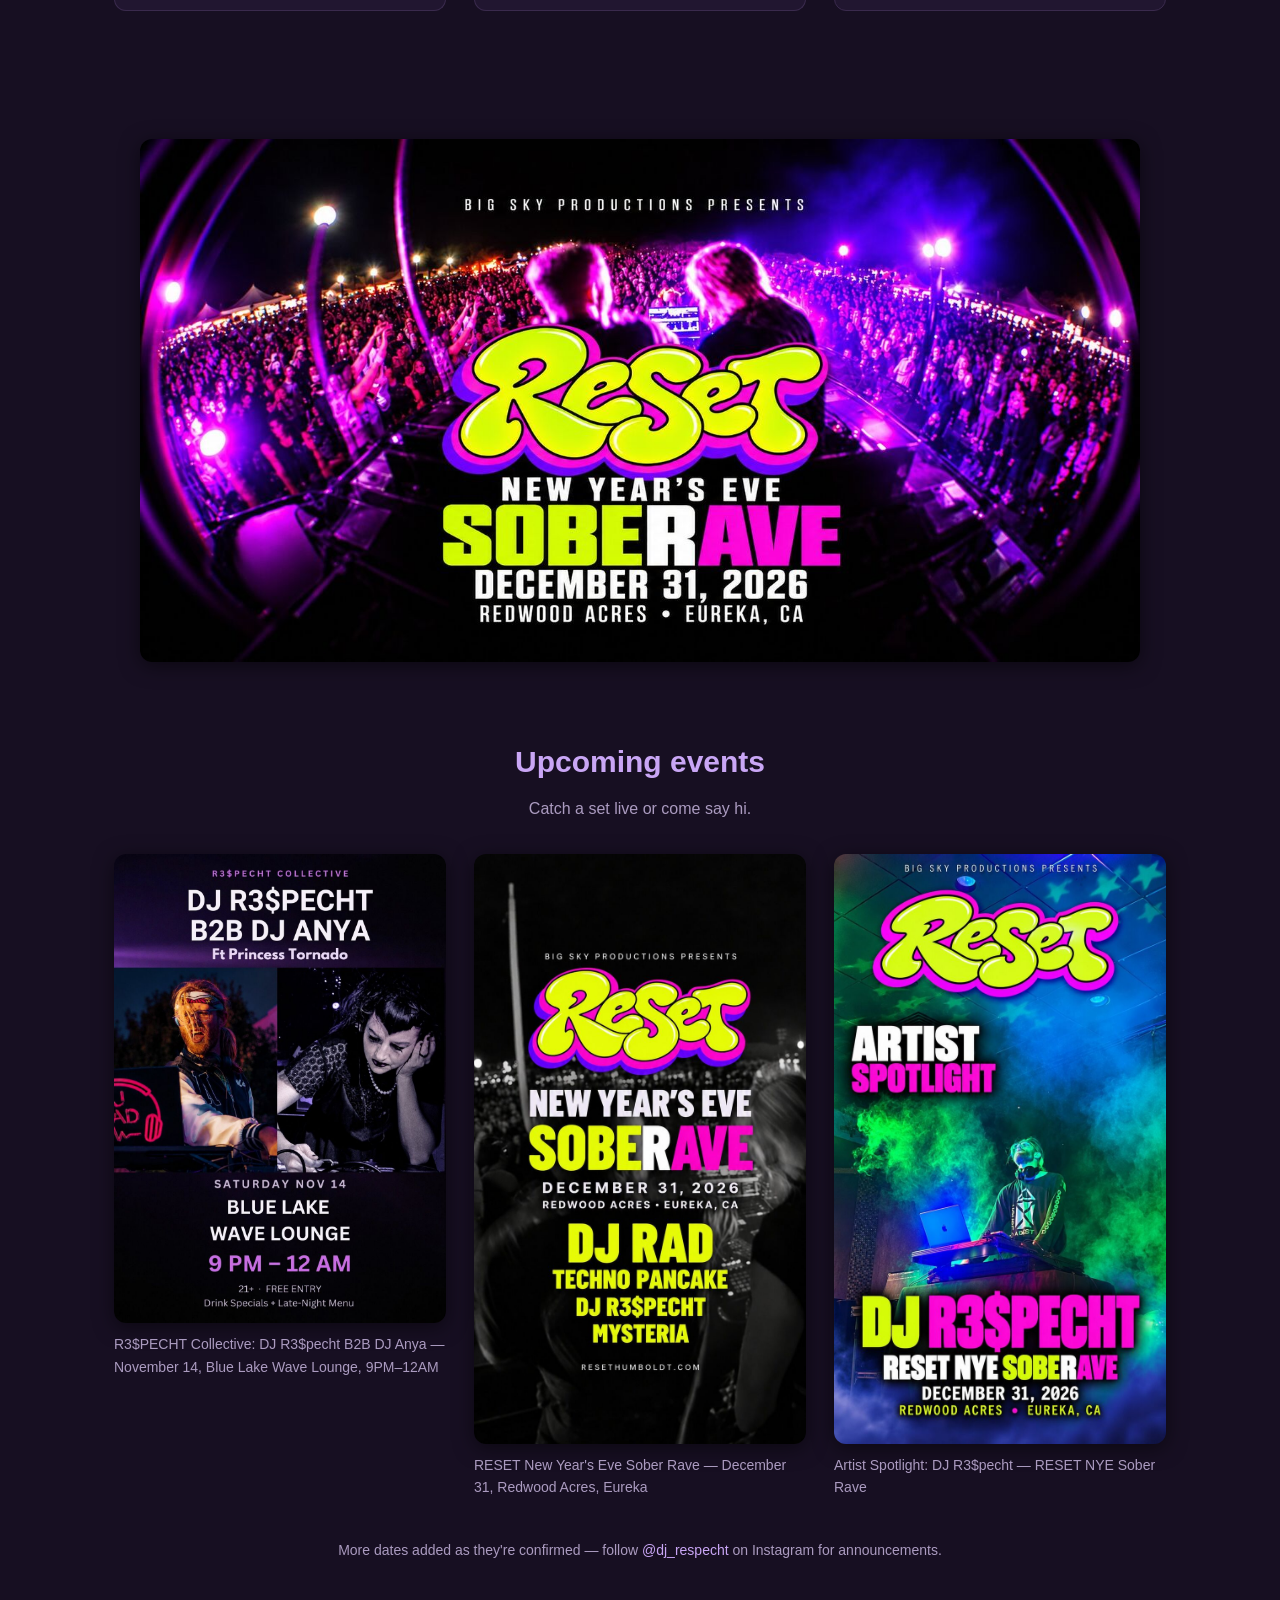
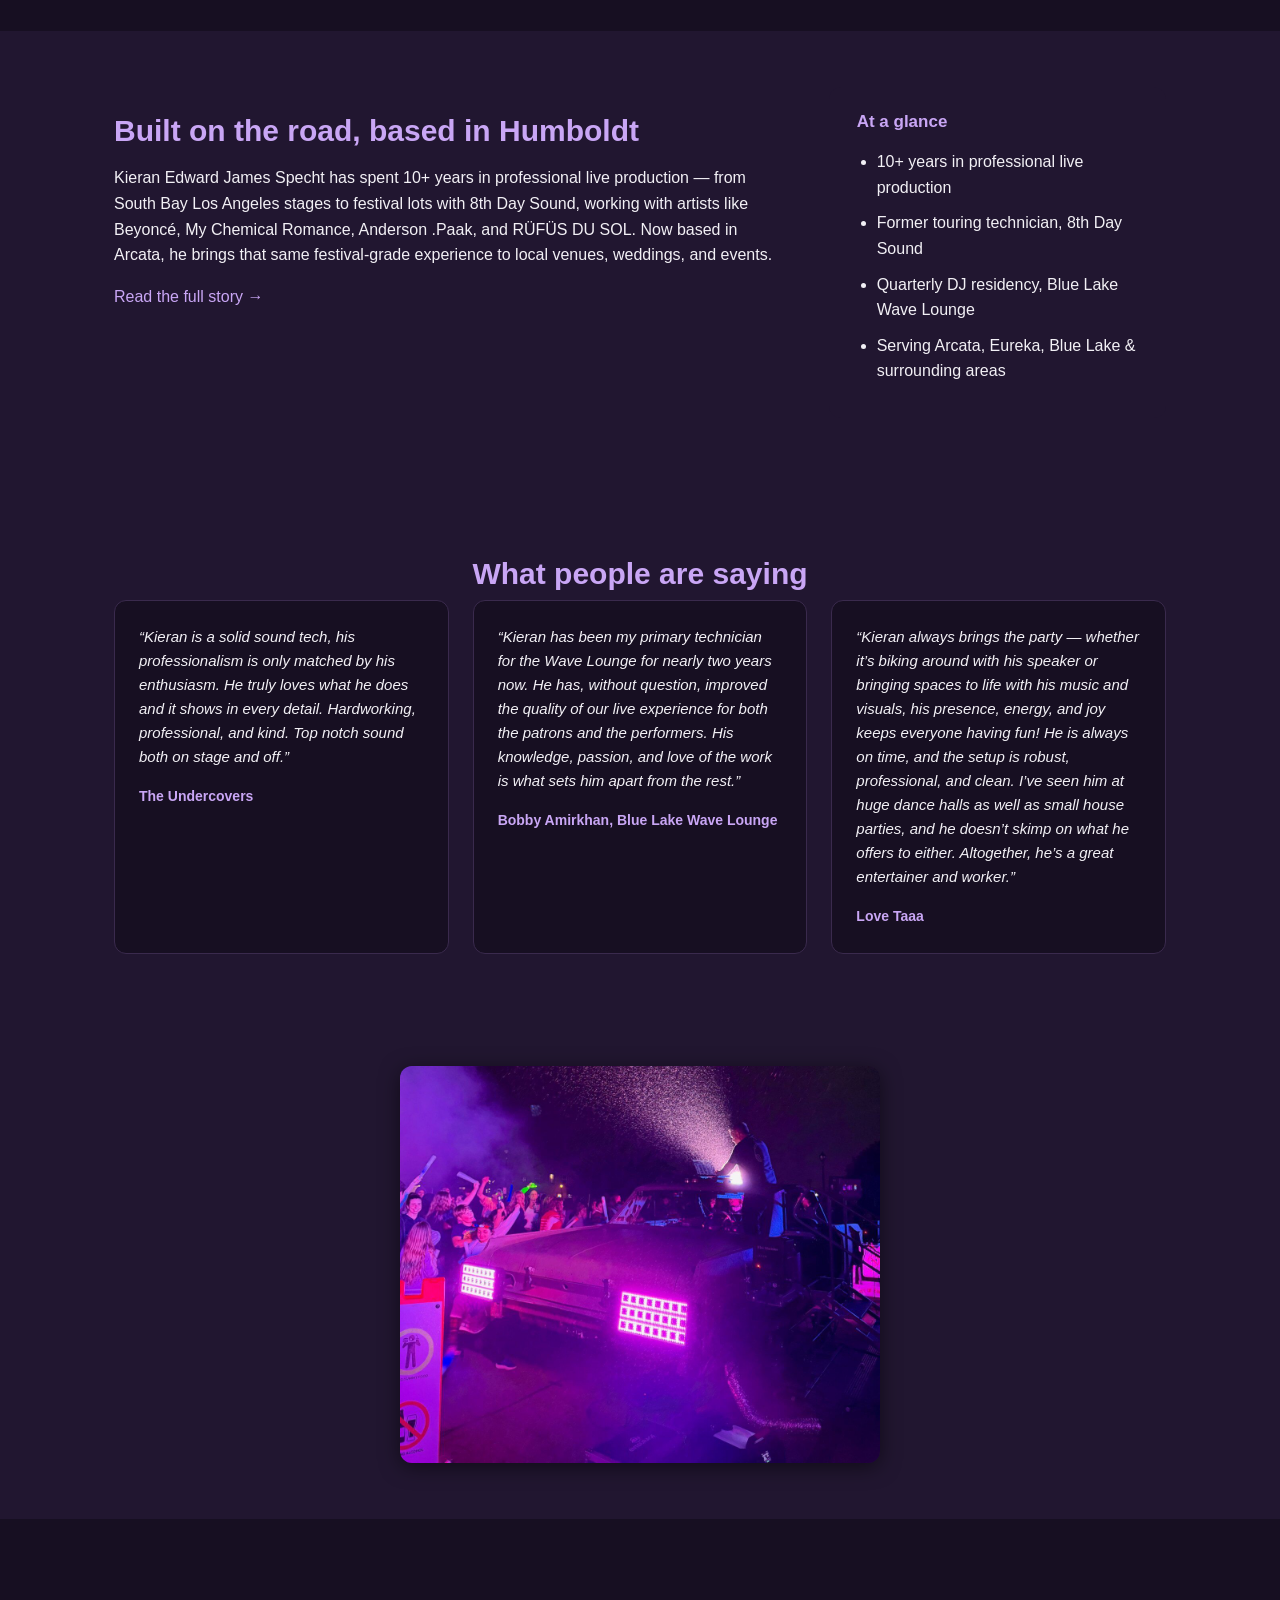
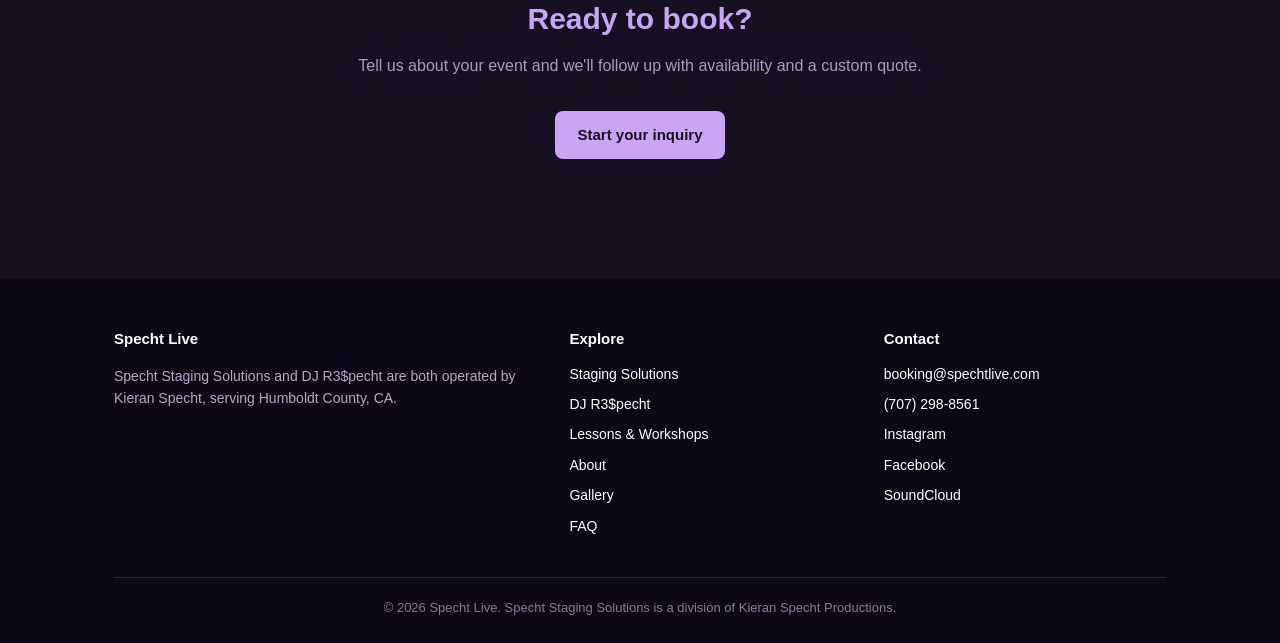
==== commit 1070c5a1: "Speed pass: compress images, WebP logo, lazy-load below-the-fold photos - Photos/flyers capped at 14" ====
--- a/index.html
+++ b/index.html
@@ -71,7 +71,7 @@
 
 <section style="padding-bottom:0;">
   <div class="container">
-    <a href="https://resethumboldt.com" target="_blank" rel="noopener"><img src="img/banner-reset-nye.jpg" alt="RESET New Year's Eve Sober Rave presented by Big Sky Productions, December 31, 2026, Redwood Acres, Eureka CA" class="photo-rounded" style="max-width:1000px; margin:0 auto;"></a>
+    <a href="https://resethumboldt.com" target="_blank" rel="noopener"><img loading="lazy" src="img/banner-reset-nye.jpg" alt="RESET New Year's Eve Sober Rave presented by Big Sky Productions, December 31, 2026, Redwood Acres, Eureka CA" class="photo-rounded" style="max-width:1000px; margin:0 auto;"></a>
   </div>
 </section>
 
@@ -81,15 +81,15 @@
     <p class="section-sub" style="text-align:center;">Catch a set live or come say hi.</p>
     <div class="gallery-grid" style="max-width:1100px; margin-left:auto; margin-right:auto;">
       <figure>
-        <img src="img/flyer-respecht-collective-anya-nov14.jpg" alt="R3$PECHT Collective: DJ R3$PECHT B2B DJ Anya featuring Princess Tornado, Saturday November 14, Blue Lake Wave Lounge, 9PM to 12AM, 21+, free entry" class="photo-rounded">
+        <img loading="lazy" src="img/flyer-respecht-collective-anya-nov14.jpg" alt="R3$PECHT Collective: DJ R3$PECHT B2B DJ Anya featuring Princess Tornado, Saturday November 14, Blue Lake Wave Lounge, 9PM to 12AM, 21+, free entry" class="photo-rounded">
         <figcaption>R3$PECHT Collective: DJ R3$pecht B2B DJ Anya &mdash; November 14, Blue Lake Wave Lounge, 9PM&ndash;12AM</figcaption>
       </figure>
       <figure>
-        <a href="https://resethumboldt.com" target="_blank" rel="noopener"><img src="img/flyer-reset-nye-lineup.jpg" alt="RESET New Year's Eve Sober Rave presented by Big Sky Productions, December 31, 2026, Redwood Acres, Eureka CA, with DJ RAD, Techno Pancake, DJ R3$PECHT and Mysteria, resethumboldt.com" class="photo-rounded"></a>
+        <a href="https://resethumboldt.com" target="_blank" rel="noopener"><img loading="lazy" src="img/flyer-reset-nye-lineup.jpg" alt="RESET New Year's Eve Sober Rave presented by Big Sky Productions, December 31, 2026, Redwood Acres, Eureka CA, with DJ RAD, Techno Pancake, DJ R3$PECHT and Mysteria, resethumboldt.com" class="photo-rounded"></a>
         <figcaption>RESET New Year's Eve Sober Rave &mdash; December 31, Redwood Acres, Eureka</figcaption>
       </figure>
       <figure>
-        <a href="https://resethumboldt.com" target="_blank" rel="noopener"><img src="img/flyer-reset-nye-artist-spotlight.jpg" alt="RESET artist spotlight: DJ R3$PECHT, RESET NYE Sober Rave, December 31, 2026, Redwood Acres, Eureka CA" class="photo-rounded"></a>
+        <a href="https://resethumboldt.com" target="_blank" rel="noopener"><img loading="lazy" src="img/flyer-reset-nye-artist-spotlight.jpg" alt="RESET artist spotlight: DJ R3$PECHT, RESET NYE Sober Rave, December 31, 2026, Redwood Acres, Eureka CA" class="photo-rounded"></a>
         <figcaption>Artist Spotlight: DJ R3$pecht &mdash; RESET NYE Sober Rave</figcaption>
       </figure>
     </div>
@@ -138,7 +138,7 @@
 
 <section class="alt" style="text-align:center;">
   <div class="container">
-    <img src="img/rad-shot-wide.jpg" alt="Kieran Specht running a DJ set from atop a light-rigged car in the rain, purple stage lighting over the crowd" class="photo-rounded" style="max-width:480px; margin:0 auto;">
+    <img loading="lazy" src="img/rad-shot-wide.jpg" alt="Kieran Specht running a DJ set from atop a light-rigged car in the rain, purple stage lighting over the crowd" class="photo-rounded" style="max-width:480px; margin:0 auto;">
   </div>
 </section>
 
